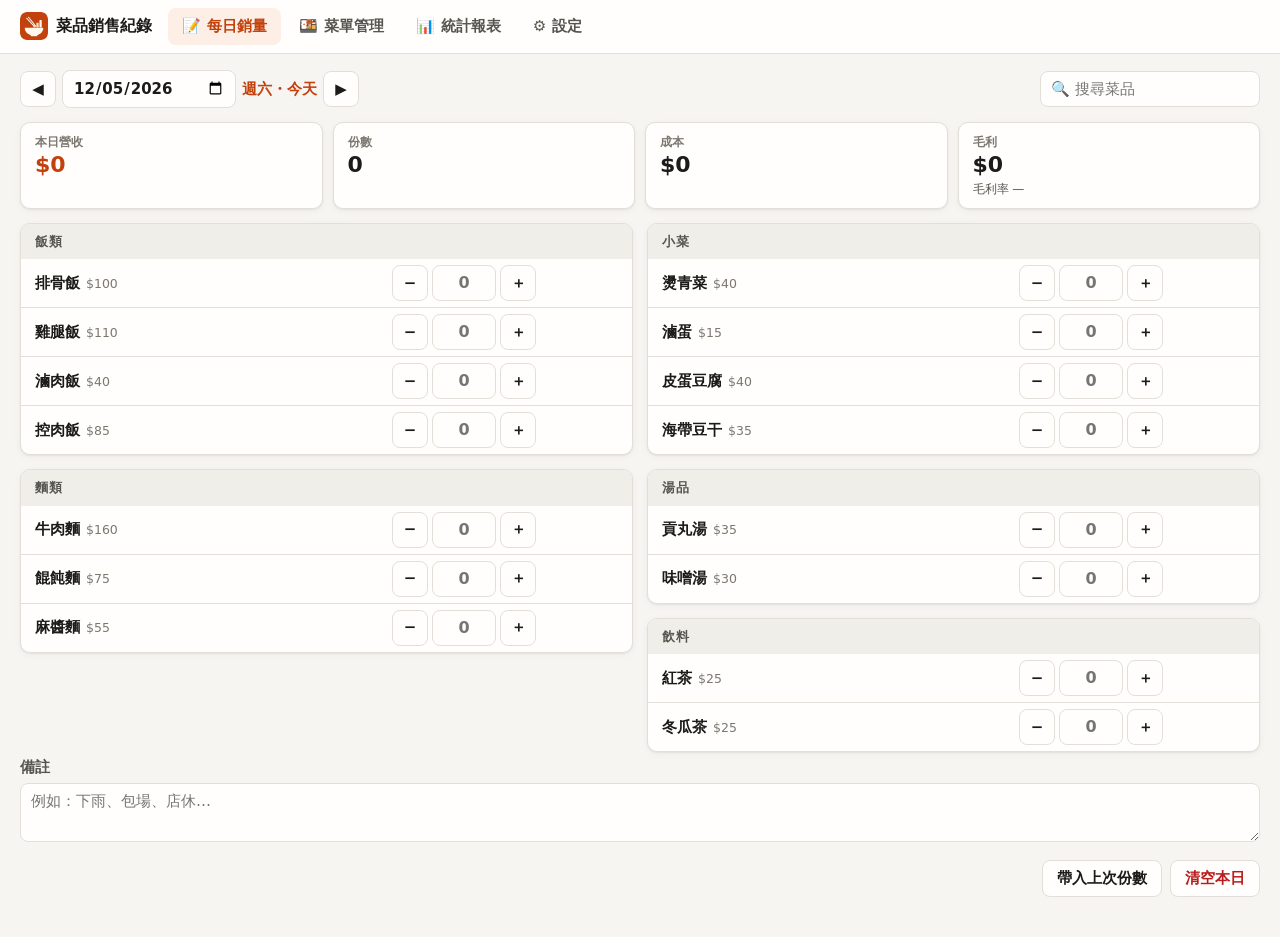
==== web/index.html @ 80222405 "菜品銷售紀錄系統 v1.0.0：每日銷量、菜單管理、統計報表、Excel 匯出（PWA + 桌面版） Co-Authored-By: Claude Opus 5.5 <noreply@anthropi" ====
<!doctype html>
<html lang="zh-Hant">
<head>
<meta charset="utf-8">
<meta name="viewport" content="width=device-width, initial-scale=1, viewport-fit=cover">
<meta name="theme-color" content="#c2410c">
<meta name="apple-mobile-web-app-capable" content="yes">
<meta name="apple-mobile-web-app-title" content="菜品銷售">
<title>菜品銷售紀錄系統</title>
<link rel="manifest" href="manifest.webmanifest">
<link rel="icon" href="icons/icon-192.png">
<link rel="apple-touch-icon" href="icons/apple-touch-icon.png">
<link rel="stylesheet" href="styles.css?v=1">
</head>
<body>
<header class="top">
  <div class="brand"><img src="icons/icon-192.png" alt=""><span id="shop">菜品銷售紀錄</span></div>
  <nav id="nav">
    <a href="#/day" data-v="day" title="Alt+1"><b>📝</b><span>每日銷量</span></a>
    <a href="#/menu" data-v="menu" title="Alt+2"><b>🍱</b><span>菜單管理</span></a>
    <a href="#/report" data-v="report" title="Alt+3"><b>📊</b><span>統計報表</span></a>
    <a href="#/settings" data-v="settings" title="Alt+4"><b>⚙️</b><span>設定</span></a>
  </nav>
  <span id="status" class="status"></span>
</header>
<main id="app"><p class="empty">載入中…</p></main>
<div id="tt" class="tt" hidden></div>
<div id="toast" class="toast" hidden></div>
<script src="xlsx.js?v=1"></script>
<script src="app.js?v=1"></script>
</body>
</html>
---- web/styles.css ----
:root {
  color-scheme: light;
  --bg: #f6f5f2;
  --surface: #fffefc;
  --surface-2: #f0eee9;
  --line: #e2dfd8;
  --text: #1c1b19;
  --text-2: #57554f;
  --muted: #7b7870;
  --brand: #c2410c;
  --brand-ink: #fff;
  --brand-soft: #fdeee6;
  --series: #2a78d6;
  --series-soft: #d6e6f8;
  --up: #15803d;
  --down: #b91c1c;
  --danger: #b91c1c;
  --has: #fff7ed;
  --shadow: 0 1px 2px rgba(0, 0, 0, .06), 0 2px 8px rgba(0, 0, 0, .04);
  --r: 10px;
}
@media (prefers-color-scheme: dark) {
  :root:not([data-theme="light"]) {
    color-scheme: dark;
    --bg: #131312;
    --surface: #1c1c1a;
    --surface-2: #262623;
    --line: #34332f;
    --text: #f0efec;
    --text-2: #c3c2b7;
    --muted: #9a988f;
    --brand: #f97316;
    --brand-ink: #1a0d04;
    --brand-soft: #3a2316;
    --series: #3987e5;
    --series-soft: #20344d;
    --up: #4ade80;
    --down: #f87171;
    --danger: #f87171;
    --has: #2a2017;
    --shadow: none;
  }
}
:root[data-theme="dark"] { color-scheme: dark; }

* { box-sizing: border-box; }
html { -webkit-text-size-adjust: 100%; }
body {
  margin: 0; background: var(--bg); color: var(--text);
  font: 15px/1.5 system-ui, -apple-system, "Segoe UI", "Microsoft JhengHei", "PingFang TC", "Noto Sans TC", sans-serif;
  font-variant-numeric: tabular-nums;
}
[hidden] { display: none !important; }
h2, h3 { margin: 0; }
h2 { font-size: 20px; }
h3 { font-size: 15px; }
code { font-size: 12px; word-break: break-all; background: var(--surface-2); padding: 1px 4px; border-radius: 4px; }
.muted { color: var(--muted); }
.center { text-align: center; }
.pad { padding: 0 16px; }
.sp { flex: 1; }
.empty { color: var(--muted); text-align: center; padding: 32px 12px; }
.hint { color: var(--muted); font-size: 13px; margin: 0 0 12px; }

/* ---- 頂列 ---- */
.top {
  position: sticky; top: 0; z-index: 20; display: flex; align-items: center; gap: 16px;
  padding: 8px 20px; padding-top: max(8px, env(safe-area-inset-top));
  background: var(--surface); border-bottom: 1px solid var(--line);
}
.brand { display: flex; align-items: center; gap: 8px; font-weight: 700; font-size: 16px; white-space: nowrap; min-width: 0; }
.brand img { width: 28px; height: 28px; border-radius: 7px; }
.brand span { overflow: hidden; text-overflow: ellipsis; }
#nav { display: flex; gap: 4px; }
#nav a {
  display: flex; align-items: center; gap: 6px; padding: 7px 14px; border-radius: 8px;
  color: var(--text-2); text-decoration: none; font-weight: 600; white-space: nowrap;
}
#nav a b { font-weight: 400; }
#nav a:hover { background: var(--surface-2); }
#nav a.on { background: var(--brand-soft); color: var(--brand); }
.status { margin-left: auto; font-size: 12px; color: var(--muted); white-space: nowrap; }
.status.bad { color: var(--danger); font-weight: 700; }

main { padding: 16px 20px 40px; max-width: 1280px; margin: 0 auto; }
.page-head { display: flex; align-items: center; gap: 12px; flex-wrap: wrap; margin-bottom: 14px; }

/* ---- 按鈕與輸入 ---- */
.btn {
  display: inline-flex; align-items: center; justify-content: center; gap: 4px;
  min-height: 36px; padding: 6px 14px; border-radius: 8px; border: 1px solid var(--line);
  background: var(--surface); color: var(--text); font: inherit; font-weight: 600; cursor: pointer; user-select: none;
}
.btn:hover:not(:disabled) { border-color: var(--muted); }
.btn:disabled { opacity: .45; cursor: default; }
.btn.primary { background: var(--brand); border-color: var(--brand); color: var(--brand-ink); }
.btn.danger { color: var(--danger); }
.btn.icon { padding: 0; width: 36px; }
.btn.sm { min-height: 28px; width: 28px; font-size: 11px; }
input, textarea, select {
  font: inherit; color: var(--text); background: var(--surface); border: 1px solid var(--line);
  border-radius: 8px; padding: 6px 10px; min-height: 36px; min-width: 0;
}
input:focus, textarea:focus { outline: 2px solid var(--brand); outline-offset: -1px; border-color: transparent; }
input.warn { border-color: var(--danger); }
input[type=checkbox] { min-height: 0; width: 18px; height: 18px; accent-color: var(--brand); }
textarea { width: 100%; resize: vertical; }
.chk { display: inline-flex; align-items: center; gap: 6px; font-size: 13px; color: var(--text-2); cursor: pointer; }

.seg { display: inline-flex; flex-wrap: wrap; gap: 2px; background: var(--surface-2); padding: 3px; border-radius: 9px; }
.seg button {
  font: inherit; font-size: 13px; font-weight: 600; border: 0; background: transparent; color: var(--text-2);
  padding: 5px 11px; border-radius: 7px; cursor: pointer; white-space: nowrap;
}
.seg button.on { background: var(--surface); color: var(--brand); box-shadow: var(--shadow); }
.seg.sm button { padding: 3px 9px; font-size: 12px; }

/* ---- KPI ---- */
.kpis { display: grid; grid-template-columns: repeat(auto-fit, minmax(150px, 1fr)); gap: 10px; margin-bottom: 14px; }
.kpi { background: var(--surface); border: 1px solid var(--line); border-radius: var(--r); padding: 10px 14px; box-shadow: var(--shadow); }
.kpi .l { font-size: 12px; color: var(--muted); font-weight: 600; }
.kpi .v { font-size: 22px; font-weight: 700; line-height: 1.3; }
.kpi.main .v { color: var(--brand); }
.kpi .s { font-size: 12px; color: var(--text-2); }
.dl { font-weight: 700; }
.dl.up { color: var(--up); }
.dl.down { color: var(--down); }

/* ---- 每日銷量 ---- */
.datebar { display: flex; align-items: center; gap: 6px; flex-wrap: wrap; }
.datebar input[type=date] { font-weight: 700; }
.wd { font-weight: 700; color: var(--text-2); min-width: 4.5em; text-align: center; }
.wd.we { color: var(--brand); }
.search { margin-left: auto; width: 220px; }
.day-groups { columns: 2 420px; column-gap: 14px; }
.group {
  break-inside: avoid; background: var(--surface); border: 1px solid var(--line); border-radius: var(--r);
  margin-bottom: 14px; overflow: hidden; box-shadow: var(--shadow);
}
.group h3 { padding: 8px 14px; background: var(--surface-2); color: var(--text-2); font-size: 13px; letter-spacing: .05em; }
.row { display: grid; grid-template-columns: 1fr auto 76px; align-items: center; gap: 10px; padding: 6px 10px 6px 14px; border-top: 1px solid var(--line); }
.group h3 + .row { border-top: 0; }
.row.has { background: var(--has); }
.row .nm { font-weight: 600; min-width: 0; overflow-wrap: anywhere; }
.row .nm small { font-weight: 400; margin-left: 6px; }
.row .pr { color: var(--muted); }
.tag { font-size: 11px; color: var(--muted); border: 1px solid var(--line); border-radius: 4px; padding: 0 4px; margin-left: 6px; }
.qty { display: flex; align-items: center; gap: 4px; }
.qty input { width: 64px; text-align: center; font-weight: 700; font-size: 16px; padding: 4px; }
.qty input::-webkit-inner-spin-button { display: none; }
.qty input { -moz-appearance: textfield; }
.row .sub { text-align: right; font-weight: 600; color: var(--text-2); }
.note { display: block; font-weight: 600; color: var(--text-2); margin: 4px 0 12px; }
.note textarea { margin-top: 4px; font-weight: 400; }
.day-tools { display: flex; gap: 8px; flex-wrap: wrap; justify-content: flex-end; }

/* ---- 表格 ---- */
.tbl-wrap { overflow-x: auto; background: var(--surface); border: 1px solid var(--line); border-radius: var(--r); box-shadow: var(--shadow); }
.card .tbl-wrap { border: 0; border-radius: 0; box-shadow: none; }
table { width: 100%; border-collapse: collapse; }
th, td { padding: 7px 10px; text-align: left; border-bottom: 1px solid var(--line); white-space: nowrap; }
th { font-size: 12px; color: var(--muted); font-weight: 700; background: var(--surface-2); position: sticky; top: 0; }
tbody tr:last-child td { border-bottom: 0; }
tfoot td { font-weight: 700; border-top: 2px solid var(--line); border-bottom: 0; }
.r { text-align: right; }
.c { text-align: center; }
th.sortable { cursor: pointer; user-select: none; }
th.sortable:hover, th.sortable.on { color: var(--brand); }

.menu-table td { padding: 5px 8px; }
.menu-table input:not([type=checkbox]) { width: 100%; }
.menu-table .f-name { min-width: 160px; }
.menu-table .f-cat { width: 130px; }
.menu-table .f-price input, .menu-table .f-cost input { width: 90px; text-align: right; }
.menu-table label span { display: none; }
.menu-table .mv { white-space: nowrap; width: 70px; }
.menu-table .mv .btn { margin-right: 2px; }
.menu-table tr.off td { color: var(--muted); }
.menu-table tr.off input:not([type=checkbox]) { opacity: .6; }

.rank tr.zero td { color: var(--muted); }
.rank .share { width: 22%; min-width: 140px; }
.rank .share small { color: var(--text-2); margin-left: 6px; }
.track { display: inline-block; vertical-align: middle; width: calc(100% - 52px); height: 10px; background: var(--surface-2); border-radius: 0 4px 4px 0; overflow: hidden; }
.track i { display: block; height: 100%; background: var(--series); border-radius: 0 4px 4px 0; }

/* ---- 報表 ---- */
.filters { display: flex; flex-wrap: wrap; gap: 10px; align-items: center; margin-bottom: 14px; }
.range { display: flex; align-items: center; gap: 6px; flex-wrap: wrap; }
.range .muted { font-size: 13px; }
.card { background: var(--surface); border: 1px solid var(--line); border-radius: var(--r); margin-bottom: 14px; box-shadow: var(--shadow); padding-bottom: 12px; overflow: hidden; }
.card:has(.tbl-wrap) { padding-bottom: 0; }
.card-head { display: flex; align-items: center; gap: 10px; flex-wrap: wrap; padding: 12px 16px 8px; }
.card.form { padding: 14px 16px; }
.card.form label { display: grid; gap: 4px; font-weight: 600; color: var(--text-2); max-width: 420px; }
.two { display: grid; grid-template-columns: 1fr 1fr; gap: 14px; }
.chart { padding: 0 12px; min-height: 200px; }
.chart svg { display: block; overflow: visible; }
.chart .grid { stroke: var(--line); stroke-width: 1; }
.chart .axis { stroke: var(--muted); stroke-width: 1; }
.chart .yl { fill: var(--muted); font-size: 11px; text-anchor: end; }
.chart .xl { fill: var(--muted); font-size: 11px; text-anchor: middle; }
.chart .bar { fill: var(--series); }
.chart .bar.hl { fill: var(--brand); }
.chart .hit { fill: transparent; cursor: crosshair; }
.hbars { padding: 0 16px; display: grid; gap: 8px; }
.hb { display: grid; grid-template-columns: 5.5em 1fr 8.5em; align-items: center; gap: 10px; font-size: 14px; }
.hb .hl { font-weight: 600; overflow: hidden; text-overflow: ellipsis; white-space: nowrap; }
.hb .track { width: 100%; height: 14px; }
.hb .hv { text-align: right; font-weight: 600; white-space: nowrap; }
.hb .hv small { color: var(--muted); font-weight: 400; margin-left: 6px; display: inline-block; min-width: 3.6em; }
.btns { display: flex; gap: 8px; flex-wrap: wrap; }

.tt {
  position: fixed; z-index: 50; pointer-events: none; background: var(--text); color: var(--bg);
  padding: 7px 10px; border-radius: 8px; font-size: 13px; line-height: 1.5; max-width: 260px; box-shadow: 0 4px 16px rgba(0, 0, 0, .2);
}
.toast {
  position: fixed; z-index: 60; left: 50%; bottom: 24px; transform: translateX(-50%); max-width: calc(100vw - 32px);
  background: var(--text); color: var(--bg); padding: 10px 16px; border-radius: 10px; font-weight: 600; box-shadow: 0 4px 16px rgba(0, 0, 0, .25);
}

/* ---- 手機 ---- */
@media screen and (max-width: 860px) {
  .two { grid-template-columns: 1fr; }
}
@media screen and (max-width: 719px) {
  body { font-size: 15px; }
  .top { padding: 8px 16px; padding-top: max(8px, env(safe-area-inset-top)); }
  #nav {
    position: fixed; left: 0; right: 0; bottom: 0; z-index: 30; background: var(--surface); border-top: 1px solid var(--line);
    padding: 4px 4px max(4px, env(safe-area-inset-bottom)); justify-content: space-around; gap: 0;
  }
  #nav a { flex-direction: column; gap: 0; padding: 4px 6px; font-size: 11px; flex: 1; }
  #nav a b { font-size: 20px; line-height: 1.2; }
  main { padding: 12px 16px calc(84px + env(safe-area-inset-bottom)); }
  .toast { bottom: calc(80px + env(safe-area-inset-bottom)); }
  .page-head h2 { font-size: 18px; }
  .search { width: 100%; margin-left: 0; }
  .datebar { width: 100%; }
  .datebar input[type=date] { flex: 1; }
  .kpis { grid-template-columns: 1fr 1fr; gap: 8px; }
  .kpi .v { font-size: 19px; }
  .row { grid-template-columns: 1fr auto; padding: 6px 10px 6px 12px; }
  .row .sub { grid-column: 1; grid-row: 2; text-align: left; font-size: 13px; margin-top: -6px; }
  .row .sub:empty { display: none; }
  .row .qty { grid-row: 1 / span 2; grid-column: 2; }
  .btn.icon { width: 40px; min-height: 40px; font-size: 18px; }

  /* 菜單表格 → 卡片 */
  .menu-table thead { display: none; }
  .menu-table, .menu-table tbody { display: block; }
  .menu-table tr { display: grid; grid-template-columns: 1fr 1fr auto; gap: 6px 8px; padding: 10px 12px; border-bottom: 1px solid var(--line); }
  .menu-table td { display: block; padding: 0; border: 0; white-space: normal; }
  .menu-table .f-name { grid-column: 1 / 3; min-width: 0; }
  .menu-table .f-name input { font-weight: 700; }
  .menu-table .f-del { grid-column: 3; grid-row: 1; }
  .menu-table .f-cat { grid-column: 1 / 3; width: auto; }
  .menu-table .mv { grid-column: 3; grid-row: 2 / span 2; width: auto; display: flex; flex-direction: column; gap: 4px; }
  .menu-table .f-price, .menu-table .f-cost { text-align: left; }
  .menu-table label { display: flex; align-items: center; gap: 6px; }
  .menu-table label span { display: inline; font-size: 12px; color: var(--muted); white-space: nowrap; }
  .menu-table .f-price input, .menu-table .f-cost input { width: 100%; text-align: left; }
  .menu-table .f-gp, .menu-table .f-gr { text-align: left; font-size: 13px; color: var(--text-2); }
  .menu-table .f-gp::before { content: "毛利 "; color: var(--muted); }
  .menu-table .f-gr::before { content: "毛利率 "; color: var(--muted); }
  .menu-table .f-off { grid-column: 1 / 3; text-align: left; }

  .seg.presets { display: grid; grid-template-columns: repeat(4, 1fr); width: 100%; }
  .range { width: 100%; }
  .range input { flex: 1; }
  .hb { grid-template-columns: 4.5em 1fr auto; font-size: 13px; }
  .rank .share { display: none; }
  th, td { padding: 6px 8px; }
}
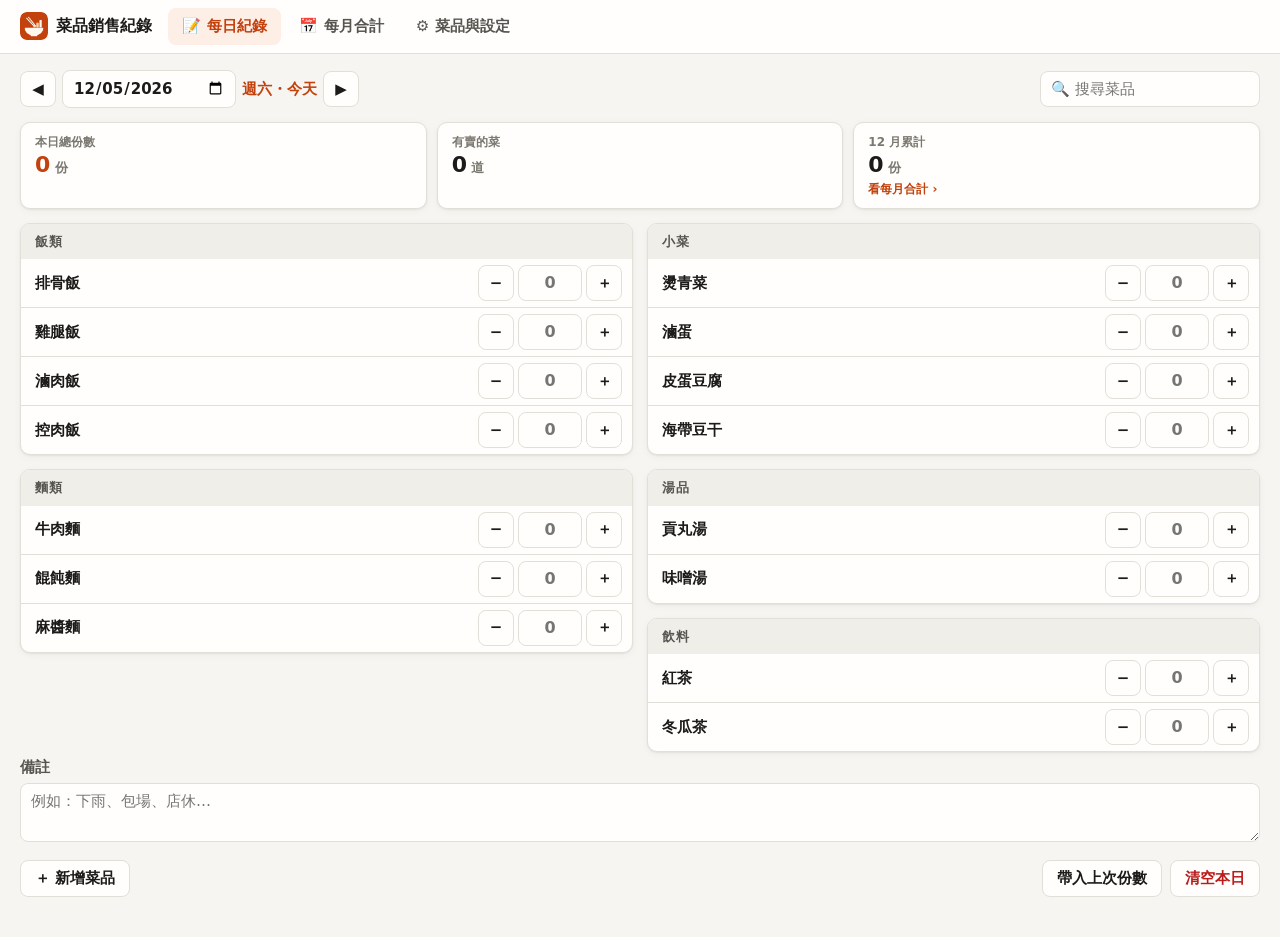
==== commit 042c1cee: "v2.0.0：簡化成只記每天份數（每日紀錄、每月合計＋Excel、菜品清單）；資料格式與雲端後端不變 Co-Authored-By: Claude Opus 5.5 <noreply@anthropi" ====
--- a/web/index.html
+++ b/web/index.html
@@ -6,27 +6,27 @@
 <meta name="theme-color" content="#c2410c">
 <meta name="apple-mobile-web-app-capable" content="yes">
 <meta name="apple-mobile-web-app-title" content="菜品銷售">
-<title>菜品銷售紀錄系統</title>
+<title>菜品銷售紀錄</title>
 <link rel="manifest" href="manifest.webmanifest">
 <link rel="icon" href="icons/icon-192.png">
 <link rel="apple-touch-icon" href="icons/apple-touch-icon.png">
-<link rel="stylesheet" href="styles.css?v=1">
+<link rel="stylesheet" href="styles.css?v=3">
 </head>
 <body>
 <header class="top">
   <div class="brand"><img src="icons/icon-192.png" alt=""><span id="shop">菜品銷售紀錄</span></div>
   <nav id="nav">
-    <a href="#/day" data-v="day" title="Alt+1"><b>📝</b><span>每日銷量</span></a>
-    <a href="#/menu" data-v="menu" title="Alt+2"><b>🍱</b><span>菜單管理</span></a>
-    <a href="#/report" data-v="report" title="Alt+3"><b>📊</b><span>統計報表</span></a>
-    <a href="#/settings" data-v="settings" title="Alt+4"><b>⚙️</b><span>設定</span></a>
+    <a href="#/day" data-v="day" title="Alt+1"><b>📝</b><span>每日紀錄</span></a>
+    <a href="#/month" data-v="month" title="Alt+2"><b>📅</b><span>每月合計</span></a>
+    <a href="#/settings" data-v="settings" title="Alt+3"><b>⚙️</b><span>菜品與設定</span></a>
   </nav>
   <span id="status" class="status"></span>
+  <a id="cloudst" class="cloudst" href="#/settings" hidden></a>
 </header>
 <main id="app"><p class="empty">載入中…</p></main>
-<div id="tt" class="tt" hidden></div>
 <div id="toast" class="toast" hidden></div>
-<script src="xlsx.js?v=1"></script>
-<script src="app.js?v=1"></script>
+<script src="config.js?v=3"></script>
+<script src="xlsx.js?v=3"></script>
+<script src="app.js?v=3"></script>
 </body>
 </html>
--- a/web/styles.css
+++ b/web/styles.css
@@ -81,6 +81,17 @@
 #nav a.on { background: var(--brand-soft); color: var(--brand); }
 .status { margin-left: auto; font-size: 12px; color: var(--muted); white-space: nowrap; }
 .status.bad { color: var(--danger); font-weight: 700; }
+.cloudst { font-size: 12px; font-weight: 600; color: var(--muted); text-decoration: none; white-space: nowrap; padding: 3px 8px; border-radius: 999px; background: var(--surface-2); }
+.cloudst.ok { color: var(--up); }
+.cloudst.bad { color: var(--danger); }
+.cloudform { display: grid; grid-template-columns: minmax(0, 2fr) minmax(0, 1fr) auto; gap: 10px; align-items: end; }
+.cloudform label { display: grid; gap: 4px; font-weight: 600; color: var(--text-2); font-size: 13px; }
+.card p.pad { margin: 0 0 12px; }
+.modal { position: fixed; inset: 0; z-index: 70; background: rgba(0, 0, 0, .45); display: grid; place-items: center; padding: 16px; }
+.dlg { background: var(--surface); color: var(--text); border-radius: 14px; padding: 20px; max-width: 440px; width: 100%; box-shadow: 0 10px 40px rgba(0, 0, 0, .3); }
+.dlg p { margin: 0 0 16px; line-height: 1.6; }
+.dlg .btns { flex-direction: column; }
+.dlg .btns .btn { width: 100%; min-height: 42px; }
 
 main { padding: 16px 20px 40px; max-width: 1280px; margin: 0 auto; }
 .page-head { display: flex; align-items: center; gap: 12px; flex-wrap: wrap; margin-bottom: 14px; }
@@ -138,18 +149,16 @@
   margin-bottom: 14px; overflow: hidden; box-shadow: var(--shadow);
 }
 .group h3 { padding: 8px 14px; background: var(--surface-2); color: var(--text-2); font-size: 13px; letter-spacing: .05em; }
-.row { display: grid; grid-template-columns: 1fr auto 76px; align-items: center; gap: 10px; padding: 6px 10px 6px 14px; border-top: 1px solid var(--line); }
+.row { display: grid; grid-template-columns: 1fr auto; align-items: center; gap: 10px; padding: 6px 10px 6px 14px; border-top: 1px solid var(--line); }
 .group h3 + .row { border-top: 0; }
 .row.has { background: var(--has); }
 .row .nm { font-weight: 600; min-width: 0; overflow-wrap: anywhere; }
 .row .nm small { font-weight: 400; margin-left: 6px; }
-.row .pr { color: var(--muted); }
 .tag { font-size: 11px; color: var(--muted); border: 1px solid var(--line); border-radius: 4px; padding: 0 4px; margin-left: 6px; }
 .qty { display: flex; align-items: center; gap: 4px; }
 .qty input { width: 64px; text-align: center; font-weight: 700; font-size: 16px; padding: 4px; }
 .qty input::-webkit-inner-spin-button { display: none; }
 .qty input { -moz-appearance: textfield; }
-.row .sub { text-align: right; font-weight: 600; color: var(--text-2); }
 .note { display: block; font-weight: 600; color: var(--text-2); margin: 4px 0 12px; }
 .note textarea { margin-top: 4px; font-weight: 400; }
 .day-tools { display: flex; gap: 8px; flex-wrap: wrap; justify-content: flex-end; }
@@ -167,64 +176,76 @@
 th.sortable { cursor: pointer; user-select: none; }
 th.sortable:hover, th.sortable.on { color: var(--brand); }
 
-.menu-table td { padding: 5px 8px; }
-.menu-table input:not([type=checkbox]) { width: 100%; }
-.menu-table .f-name { min-width: 160px; }
-.menu-table .f-cat { width: 130px; }
-.menu-table .f-price input, .menu-table .f-cost input { width: 90px; text-align: right; }
-.menu-table label span { display: none; }
-.menu-table .mv { white-space: nowrap; width: 70px; }
-.menu-table .mv .btn { margin-right: 2px; }
-.menu-table tr.off td { color: var(--muted); }
-.menu-table tr.off input:not([type=checkbox]) { opacity: .6; }
-
-.rank tr.zero td { color: var(--muted); }
 .rank .share { width: 22%; min-width: 140px; }
 .rank .share small { color: var(--text-2); margin-left: 6px; }
 .track { display: inline-block; vertical-align: middle; width: calc(100% - 52px); height: 10px; background: var(--surface-2); border-radius: 0 4px 4px 0; overflow: hidden; }
 .track i { display: block; height: 100%; background: var(--series); border-radius: 0 4px 4px 0; }
 
-/* ---- 報表 ---- */
-.filters { display: flex; flex-wrap: wrap; gap: 10px; align-items: center; margin-bottom: 14px; }
-.range { display: flex; align-items: center; gap: 6px; flex-wrap: wrap; }
-.range .muted { font-size: 13px; }
 .card { background: var(--surface); border: 1px solid var(--line); border-radius: var(--r); margin-bottom: 14px; box-shadow: var(--shadow); padding-bottom: 12px; overflow: hidden; }
 .card:has(.tbl-wrap) { padding-bottom: 0; }
 .card-head { display: flex; align-items: center; gap: 10px; flex-wrap: wrap; padding: 12px 16px 8px; }
 .card.form { padding: 14px 16px; }
 .card.form label { display: grid; gap: 4px; font-weight: 600; color: var(--text-2); max-width: 420px; }
-.two { display: grid; grid-template-columns: 1fr 1fr; gap: 14px; }
-.chart { padding: 0 12px; min-height: 200px; }
-.chart svg { display: block; overflow: visible; }
-.chart .grid { stroke: var(--line); stroke-width: 1; }
-.chart .axis { stroke: var(--muted); stroke-width: 1; }
-.chart .yl { fill: var(--muted); font-size: 11px; text-anchor: end; }
-.chart .xl { fill: var(--muted); font-size: 11px; text-anchor: middle; }
-.chart .bar { fill: var(--series); }
-.chart .bar.hl { fill: var(--brand); }
-.chart .hit { fill: transparent; cursor: crosshair; }
-.hbars { padding: 0 16px; display: grid; gap: 8px; }
-.hb { display: grid; grid-template-columns: 5.5em 1fr 8.5em; align-items: center; gap: 10px; font-size: 14px; }
-.hb .hl { font-weight: 600; overflow: hidden; text-overflow: ellipsis; white-space: nowrap; }
-.hb .track { width: 100%; height: 14px; }
-.hb .hv { text-align: right; font-weight: 600; white-space: nowrap; }
-.hb .hv small { color: var(--muted); font-weight: 400; margin-left: 6px; display: inline-block; min-width: 3.6em; }
 .btns { display: flex; gap: 8px; flex-wrap: wrap; }
 
-.tt {
-  position: fixed; z-index: 50; pointer-events: none; background: var(--text); color: var(--bg);
-  padding: 7px 10px; border-radius: 8px; font-size: 13px; line-height: 1.5; max-width: 260px; box-shadow: 0 4px 16px rgba(0, 0, 0, .2);
-}
 .toast {
   position: fixed; z-index: 60; left: 50%; bottom: 24px; transform: translateX(-50%); max-width: calc(100vw - 32px);
   background: var(--text); color: var(--bg); padding: 10px 16px; border-radius: 10px; font-weight: 600; box-shadow: 0 4px 16px rgba(0, 0, 0, .25);
 }
 
+/* ---- 新增：每日、月曆、菜品清單 ---- */
+.sm { font-size: 12px; }
+td.b { font-weight: 700; }
+.kpi .v small { font-size: 13px; font-weight: 600; color: var(--muted); }
+.kpi .s a { color: var(--brand); text-decoration: none; font-weight: 600; }
+.kpis.k3 { grid-template-columns: repeat(3, minmax(0, 1fr)); }
+.group h3 { display: flex; align-items: center; }
+.group h3 .gq { margin-left: auto; color: var(--brand); letter-spacing: 0; }
+.day-tools .sp { flex: 1; }
+.datebar input[type=month] { font-weight: 700; }
+
+.cal { padding: 0 12px 2px; }
+.cal-h, .cal-g { display: grid; grid-template-columns: repeat(7, minmax(0, 1fr)); gap: 6px; }
+.cal-h span { text-align: center; font-size: 12px; font-weight: 700; color: var(--muted); padding-bottom: 4px; }
+.cal-h span.we { color: var(--brand); }
+.cd {
+  position: relative; display: flex; flex-direction: column; justify-content: space-between; min-height: 66px; padding: 6px 8px;
+  border: 1px solid var(--line); border-radius: 8px; background: var(--surface); color: var(--text); text-decoration: none;
+}
+.cd.blank { border: 0; background: transparent; }
+.cd b { font-size: 13px; color: var(--text-2); }
+.cd.we b { color: var(--brand); }
+.cd span { font-size: 17px; font-weight: 700; text-align: right; white-space: nowrap; }
+.cd span small { font-size: 11px; font-weight: 600; color: var(--muted); }
+.cd span.z { color: var(--line); font-weight: 400; }
+.cd.fut { opacity: .55; }
+.cd.has { border-color: transparent; }
+.cd.l1 { background: color-mix(in srgb, var(--brand) 9%, var(--surface)); }
+.cd.l2 { background: color-mix(in srgb, var(--brand) 17%, var(--surface)); }
+.cd.l3 { background: color-mix(in srgb, var(--brand) 26%, var(--surface)); }
+.cd.l4 { background: color-mix(in srgb, var(--brand) 36%, var(--surface)); }
+.cd.today { outline: 2px solid var(--brand); outline-offset: -2px; }
+.cd:hover { border-color: var(--muted); }
+.cd .nt { position: absolute; top: 5px; right: 7px; font-style: normal; font-size: 12px; color: var(--muted); }
+
+.dlist { list-style: none; margin: 0; padding: 0; border-top: 1px solid var(--line); }
+.dlist li { display: grid; grid-template-columns: auto minmax(0, 2fr) minmax(0, 1fr) auto auto; gap: 8px; align-items: center; padding: 6px 16px; border-bottom: 1px solid var(--line); }
+.dlist li:last-child { border-bottom: 0; }
+.dlist li.off input:not([type=checkbox]) { opacity: .55; }
+.dlist li.flash { animation: flash 1.6s ease-out; }
+@keyframes flash { from { background: var(--brand-soft); } to { background: transparent; } }
+.dlist .mv { display: flex; gap: 2px; }
+.dlist .f-name { font-weight: 600; }
+.card .hint.pad { margin-bottom: 10px; }
+.dlg h3 { font-size: 17px; margin-bottom: 12px; }
+.fl { display: grid; gap: 4px; font-weight: 600; color: var(--text-2); margin-bottom: 12px; font-size: 13px; }
+.fl input { font-size: 16px; }
+.dlg .btns.row2 { flex-direction: row; }
+.dlg .btns.row2 .btn { flex: 1; width: auto; }
+
 /* ---- 手機 ---- */
-@media screen and (max-width: 860px) {
-  .two { grid-template-columns: 1fr; }
-}
 @media screen and (max-width: 719px) {
+  .rank .share { min-width: 96px; width: 30%; }
   body { font-size: 15px; }
   .top { padding: 8px 16px; padding-top: max(8px, env(safe-area-inset-top)); }
   #nav {
@@ -237,39 +258,34 @@
   .toast { bottom: calc(80px + env(safe-area-inset-bottom)); }
   .page-head h2 { font-size: 18px; }
   .search { width: 100%; margin-left: 0; }
+  .cloudform { grid-template-columns: 1fr; }
+  .status { display: none; }
+  .cloudst { margin-left: auto; }
   .datebar { width: 100%; }
   .datebar input[type=date] { flex: 1; }
   .kpis { grid-template-columns: 1fr 1fr; gap: 8px; }
   .kpi .v { font-size: 19px; }
   .row { grid-template-columns: 1fr auto; padding: 6px 10px 6px 12px; }
-  .row .sub { grid-column: 1; grid-row: 2; text-align: left; font-size: 13px; margin-top: -6px; }
-  .row .sub:empty { display: none; }
-  .row .qty { grid-row: 1 / span 2; grid-column: 2; }
   .btn.icon { width: 40px; min-height: 40px; font-size: 18px; }
-
-  /* 菜單表格 → 卡片 */
-  .menu-table thead { display: none; }
-  .menu-table, .menu-table tbody { display: block; }
-  .menu-table tr { display: grid; grid-template-columns: 1fr 1fr auto; gap: 6px 8px; padding: 10px 12px; border-bottom: 1px solid var(--line); }
-  .menu-table td { display: block; padding: 0; border: 0; white-space: normal; }
-  .menu-table .f-name { grid-column: 1 / 3; min-width: 0; }
-  .menu-table .f-name input { font-weight: 700; }
-  .menu-table .f-del { grid-column: 3; grid-row: 1; }
-  .menu-table .f-cat { grid-column: 1 / 3; width: auto; }
-  .menu-table .mv { grid-column: 3; grid-row: 2 / span 2; width: auto; display: flex; flex-direction: column; gap: 4px; }
-  .menu-table .f-price, .menu-table .f-cost { text-align: left; }
-  .menu-table label { display: flex; align-items: center; gap: 6px; }
-  .menu-table label span { display: inline; font-size: 12px; color: var(--muted); white-space: nowrap; }
-  .menu-table .f-price input, .menu-table .f-cost input { width: 100%; text-align: left; }
-  .menu-table .f-gp, .menu-table .f-gr { text-align: left; font-size: 13px; color: var(--text-2); }
-  .menu-table .f-gp::before { content: "毛利 "; color: var(--muted); }
-  .menu-table .f-gr::before { content: "毛利率 "; color: var(--muted); }
-  .menu-table .f-off { grid-column: 1 / 3; text-align: left; }
-
-  .seg.presets { display: grid; grid-template-columns: repeat(4, 1fr); width: 100%; }
-  .range { width: 100%; }
-  .range input { flex: 1; }
-  .hb { grid-template-columns: 4.5em 1fr auto; font-size: 13px; }
-  .rank .share { display: none; }
+  .kpis.k3 { grid-template-columns: repeat(3, minmax(0, 1fr)); }
+  .kpis.k3 .kpi { padding: 8px 10px; }
+  .kpis.k3 .kpi .v { font-size: 17px; }
+  .cal { padding: 0 8px 2px; }
+  .cal-h, .cal-g { gap: 3px; }
+  .cd { min-height: 52px; padding: 4px 5px; border-radius: 6px; }
+  .cd b { font-size: 12px; }
+  .cd span { font-size: 14px; }
+  .cd span small { display: none; }
+  .cd .nt { top: 3px; right: 4px; font-size: 10px; }
+  .dlist li { grid-template-columns: minmax(0, 3fr) minmax(0, 2fr) auto; gap: 6px 8px; padding: 10px 12px; }
+  .dlist .f-name { grid-column: 1; grid-row: 1; }
+  .dlist .f-cat { grid-column: 2; grid-row: 1; }
+  .dlist .f-del { grid-column: 3; grid-row: 1; }
+  .dlist .f-off { grid-column: 1; grid-row: 2; }
+  .dlist .mv { grid-column: 2 / 4; grid-row: 2; justify-self: end; gap: 6px; }
+  .dlist .btn.icon.sm { width: 34px; min-height: 30px; font-size: 12px; }
+  .day-tools .sp { display: none; }
+  .day-tools .btn { flex: 1 1 auto; }
+
   th, td { padding: 6px 8px; }
 }
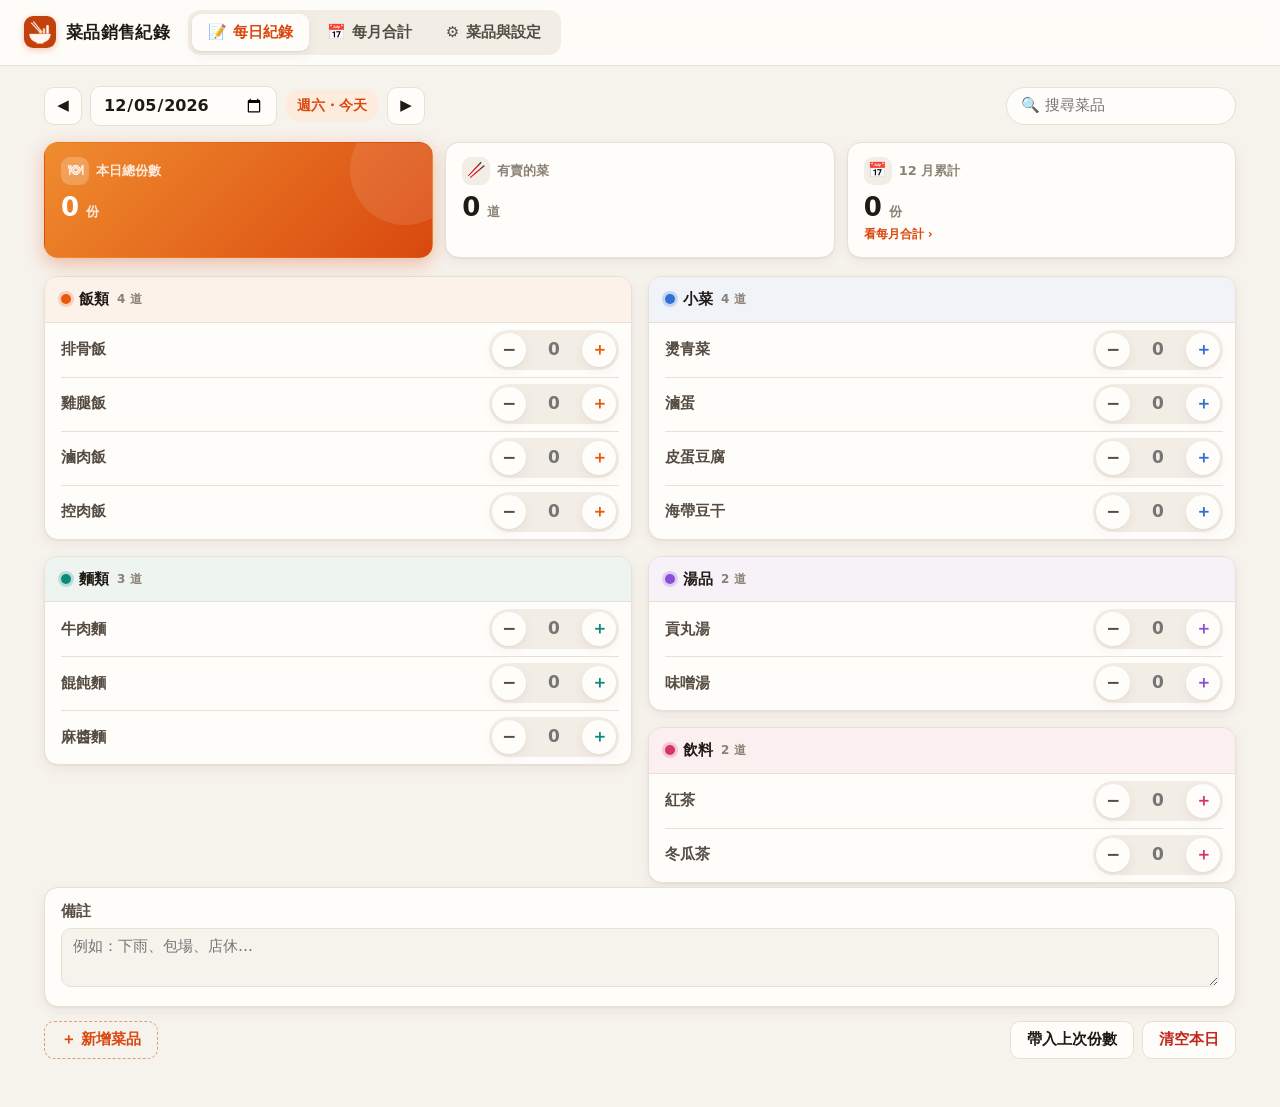
==== commit 6e3ddaa4: "v2.1.0：版面美化（分類顏色、KPI 圖示、月曆熱度、排行獎牌、手機底部導覽） Co-Authored-By: Claude Opus 5.5 <noreply@anthropic.com>" ====
--- a/web/index.html
+++ b/web/index.html
@@ -10,7 +10,7 @@
 <link rel="manifest" href="manifest.webmanifest">
 <link rel="icon" href="icons/icon-192.png">
 <link rel="apple-touch-icon" href="icons/apple-touch-icon.png">
-<link rel="stylesheet" href="styles.css?v=3">
+<link rel="stylesheet" href="styles.css?v=4">
 </head>
 <body>
 <header class="top">
@@ -25,8 +25,8 @@
 </header>
 <main id="app"><p class="empty">載入中…</p></main>
 <div id="toast" class="toast" hidden></div>
-<script src="config.js?v=3"></script>
-<script src="xlsx.js?v=3"></script>
-<script src="app.js?v=3"></script>
+<script src="config.js?v=4"></script>
+<script src="xlsx.js?v=4"></script>
+<script src="app.js?v=4"></script>
 </body>
 </html>
--- a/web/styles.css
+++ b/web/styles.css
@@ -1,47 +1,49 @@
+/* 菜品銷售紀錄 v2 — 版面 */
 :root {
   color-scheme: light;
-  --bg: #f6f5f2;
-  --surface: #fffefc;
-  --surface-2: #f0eee9;
-  --line: #e2dfd8;
-  --text: #1c1b19;
-  --text-2: #57554f;
-  --muted: #7b7870;
-  --brand: #c2410c;
+  --bg: #f6f2ec;
+  --surface: #fffdfa;
+  --surface-2: #f2ede5;
+  --line: #e7e0d5;
+  --text: #1f1a14;
+  --text-2: #554d43;
+  --muted: #8a8174;
+  --brand: #d9480f;
+  --brand-2: #f08c2e;
   --brand-ink: #fff;
-  --brand-soft: #fdeee6;
+  --brand-soft: #fdebdd;
   --series: #2a78d6;
   --series-soft: #d6e6f8;
   --up: #15803d;
   --down: #b91c1c;
-  --danger: #b91c1c;
-  --has: #fff7ed;
-  --shadow: 0 1px 2px rgba(0, 0, 0, .06), 0 2px 8px rgba(0, 0, 0, .04);
-  --r: 10px;
+  --danger: #c2261c;
+  --has: #fff6ec;
+  --shadow: 0 1px 2px rgba(60, 40, 20, .05), 0 4px 14px rgba(60, 40, 20, .06);
+  --shadow-lg: 0 8px 28px rgba(60, 40, 20, .14);
+  --r: 14px;
+  /* 分類顏色 */
+  --c1: #e8590c; --c2: #0c8a7a; --c3: #2f6fd6; --c4: #8a4fd8; --c5: #d6336c; --c6: #b7791f;
 }
 @media (prefers-color-scheme: dark) {
   :root:not([data-theme="light"]) {
     color-scheme: dark;
-    --bg: #131312;
-    --surface: #1c1c1a;
-    --surface-2: #262623;
-    --line: #34332f;
-    --text: #f0efec;
-    --text-2: #c3c2b7;
-    --muted: #9a988f;
-    --brand: #f97316;
-    --brand-ink: #1a0d04;
-    --brand-soft: #3a2316;
-    --series: #3987e5;
-    --series-soft: #20344d;
-    --up: #4ade80;
-    --down: #f87171;
-    --danger: #f87171;
-    --has: #2a2017;
-    --shadow: none;
+    --bg: #121110; --surface: #1c1a18; --surface-2: #26231f; --line: #34302b;
+    --text: #f2efea; --text-2: #c9c3b8; --muted: #9a9286;
+    --brand: #f97316; --brand-2: #fb923c; --brand-ink: #1a0d04; --brand-soft: #3a2316;
+    --series: #3987e5; --series-soft: #20344d; --up: #4ade80; --down: #f87171; --danger: #f87171; --has: #2a1f16;
+    --shadow: 0 1px 2px rgba(0, 0, 0, .3); --shadow-lg: 0 10px 30px rgba(0, 0, 0, .5);
+    --c1: #fb923c; --c2: #2dd4bf; --c3: #60a5fa; --c4: #c084fc; --c5: #f472b6; --c6: #fbbf24;
   }
 }
-:root[data-theme="dark"] { color-scheme: dark; }
+:root[data-theme="dark"] {
+  color-scheme: dark;
+  --bg: #121110; --surface: #1c1a18; --surface-2: #26231f; --line: #34302b;
+  --text: #f2efea; --text-2: #c9c3b8; --muted: #9a9286;
+  --brand: #f97316; --brand-2: #fb923c; --brand-ink: #1a0d04; --brand-soft: #3a2316;
+  --series: #3987e5; --series-soft: #20344d; --up: #4ade80; --down: #f87171; --danger: #f87171; --has: #2a1f16;
+  --shadow: 0 1px 2px rgba(0, 0, 0, .3); --shadow-lg: 0 10px 30px rgba(0, 0, 0, .5);
+  --c1: #fb923c; --c2: #2dd4bf; --c3: #60a5fa; --c4: #c084fc; --c5: #f472b6; --c6: #fbbf24;
+}
 
 * { box-sizing: border-box; }
 html { -webkit-text-size-adjust: 100%; }
@@ -49,243 +51,321 @@
   margin: 0; background: var(--bg); color: var(--text);
   font: 15px/1.5 system-ui, -apple-system, "Segoe UI", "Microsoft JhengHei", "PingFang TC", "Noto Sans TC", sans-serif;
   font-variant-numeric: tabular-nums;
+  -webkit-tap-highlight-color: transparent;
 }
 [hidden] { display: none !important; }
 h2, h3 { margin: 0; }
-h2 { font-size: 20px; }
+h2 { font-size: 22px; letter-spacing: .02em; }
 h3 { font-size: 15px; }
-code { font-size: 12px; word-break: break-all; background: var(--surface-2); padding: 1px 4px; border-radius: 4px; }
+code { font-size: 12px; word-break: break-all; background: var(--surface-2); padding: 1px 5px; border-radius: 5px; }
 .muted { color: var(--muted); }
 .center { text-align: center; }
-.pad { padding: 0 16px; }
+.pad { padding: 0 18px; }
 .sp { flex: 1; }
-.empty { color: var(--muted); text-align: center; padding: 32px 12px; }
+.empty { color: var(--muted); text-align: center; padding: 36px 12px; }
 .hint { color: var(--muted); font-size: 13px; margin: 0 0 12px; }
+.sm { font-size: 12px; }
+td.b, .b { font-weight: 700; }
 
 /* ---- 頂列 ---- */
 .top {
-  position: sticky; top: 0; z-index: 20; display: flex; align-items: center; gap: 16px;
-  padding: 8px 20px; padding-top: max(8px, env(safe-area-inset-top));
-  background: var(--surface); border-bottom: 1px solid var(--line);
-}
-.brand { display: flex; align-items: center; gap: 8px; font-weight: 700; font-size: 16px; white-space: nowrap; min-width: 0; }
-.brand img { width: 28px; height: 28px; border-radius: 7px; }
+  position: sticky; top: 0; z-index: 20; display: flex; align-items: center; gap: 18px;
+  padding: 10px 24px; padding-top: max(10px, env(safe-area-inset-top));
+  background: color-mix(in srgb, var(--surface) 88%, transparent);
+  -webkit-backdrop-filter: saturate(1.4) blur(12px); backdrop-filter: saturate(1.4) blur(12px);
+  border-bottom: 1px solid var(--line);
+}
+.brand { display: flex; align-items: center; gap: 10px; font-weight: 800; font-size: 17px; white-space: nowrap; min-width: 0; letter-spacing: .02em; }
+.brand img { width: 32px; height: 32px; border-radius: 9px; box-shadow: 0 2px 6px rgba(217, 72, 15, .3); }
 .brand span { overflow: hidden; text-overflow: ellipsis; }
-#nav { display: flex; gap: 4px; }
+#nav { display: flex; gap: 2px; background: var(--surface-2); padding: 4px; border-radius: 12px; }
 #nav a {
-  display: flex; align-items: center; gap: 6px; padding: 7px 14px; border-radius: 8px;
-  color: var(--text-2); text-decoration: none; font-weight: 600; white-space: nowrap;
+  display: flex; align-items: center; gap: 6px; padding: 7px 16px; border-radius: 9px;
+  color: var(--text-2); text-decoration: none; font-weight: 700; white-space: nowrap; transition: background .15s, color .15s;
 }
 #nav a b { font-weight: 400; }
-#nav a:hover { background: var(--surface-2); }
-#nav a.on { background: var(--brand-soft); color: var(--brand); }
+#nav a:hover { color: var(--text); }
+#nav a.on { background: var(--surface); color: var(--brand); box-shadow: var(--shadow); }
 .status { margin-left: auto; font-size: 12px; color: var(--muted); white-space: nowrap; }
 .status.bad { color: var(--danger); font-weight: 700; }
-.cloudst { font-size: 12px; font-weight: 600; color: var(--muted); text-decoration: none; white-space: nowrap; padding: 3px 8px; border-radius: 999px; background: var(--surface-2); }
-.cloudst.ok { color: var(--up); }
-.cloudst.bad { color: var(--danger); }
+.cloudst { font-size: 12px; font-weight: 700; color: var(--muted); text-decoration: none; white-space: nowrap; padding: 4px 10px; border-radius: 999px; background: var(--surface-2); }
+.cloudst.ok { color: var(--up); background: color-mix(in srgb, var(--up) 12%, transparent); }
+.cloudst.bad { color: var(--danger); background: color-mix(in srgb, var(--danger) 12%, transparent); }
 .cloudform { display: grid; grid-template-columns: minmax(0, 2fr) minmax(0, 1fr) auto; gap: 10px; align-items: end; }
 .cloudform label { display: grid; gap: 4px; font-weight: 600; color: var(--text-2); font-size: 13px; }
-.card p.pad { margin: 0 0 12px; }
-.modal { position: fixed; inset: 0; z-index: 70; background: rgba(0, 0, 0, .45); display: grid; place-items: center; padding: 16px; }
-.dlg { background: var(--surface); color: var(--text); border-radius: 14px; padding: 20px; max-width: 440px; width: 100%; box-shadow: 0 10px 40px rgba(0, 0, 0, .3); }
+.card p.pad { margin: 0 0 14px; line-height: 1.7; }
+.modal { position: fixed; inset: 0; z-index: 70; background: rgba(20, 12, 4, .5); display: grid; place-items: center; padding: 16px; -webkit-backdrop-filter: blur(3px); backdrop-filter: blur(3px); }
+.dlg { background: var(--surface); color: var(--text); border-radius: 18px; padding: 22px; max-width: 440px; width: 100%; box-shadow: var(--shadow-lg); animation: pop .18s ease-out; }
+@keyframes pop { from { transform: translateY(8px) scale(.98); opacity: 0; } }
 .dlg p { margin: 0 0 16px; line-height: 1.6; }
 .dlg .btns { flex-direction: column; }
-.dlg .btns .btn { width: 100%; min-height: 42px; }
-
-main { padding: 16px 20px 40px; max-width: 1280px; margin: 0 auto; }
-.page-head { display: flex; align-items: center; gap: 12px; flex-wrap: wrap; margin-bottom: 14px; }
+.dlg .btns .btn { width: 100%; min-height: 44px; }
+.dlg h3 { font-size: 18px; margin-bottom: 14px; }
+.fl { display: grid; gap: 5px; font-weight: 600; color: var(--text-2); margin-bottom: 12px; font-size: 13px; }
+.fl input { font-size: 16px; min-height: 42px; }
+.dlg .btns.row2 { flex-direction: row; }
+.dlg .btns.row2 .btn { flex: 1; width: auto; }
+
+main { padding: 20px 24px 48px; max-width: 1240px; margin: 0 auto; }
+.page-head { display: flex; align-items: center; gap: 12px; flex-wrap: wrap; margin-bottom: 16px; }
 
 /* ---- 按鈕與輸入 ---- */
 .btn {
-  display: inline-flex; align-items: center; justify-content: center; gap: 4px;
-  min-height: 36px; padding: 6px 14px; border-radius: 8px; border: 1px solid var(--line);
-  background: var(--surface); color: var(--text); font: inherit; font-weight: 600; cursor: pointer; user-select: none;
+  display: inline-flex; align-items: center; justify-content: center; gap: 5px;
+  min-height: 38px; padding: 6px 16px; border-radius: 10px; border: 1px solid var(--line);
+  background: var(--surface); color: var(--text); font: inherit; font-weight: 700; cursor: pointer; user-select: none;
+  transition: border-color .15s, background .15s, transform .08s, box-shadow .15s;
 }
 .btn:hover:not(:disabled) { border-color: var(--muted); }
+.btn:active:not(:disabled) { transform: scale(.97); }
 .btn:disabled { opacity: .45; cursor: default; }
-.btn.primary { background: var(--brand); border-color: var(--brand); color: var(--brand-ink); }
+.btn.primary { background: linear-gradient(135deg, var(--brand-2), var(--brand)); border-color: transparent; color: #fff; box-shadow: 0 3px 10px color-mix(in srgb, var(--brand) 30%, transparent); }
+.btn.primary:hover:not(:disabled) { border-color: transparent; filter: brightness(1.05); }
 .btn.danger { color: var(--danger); }
-.btn.icon { padding: 0; width: 36px; }
-.btn.sm { min-height: 28px; width: 28px; font-size: 11px; }
+.btn.danger:hover:not(:disabled) { border-color: var(--danger); background: color-mix(in srgb, var(--danger) 8%, var(--surface)); }
+.btn.icon { padding: 0; width: 38px; }
+.btn.sm { min-height: 28px; width: 28px; font-size: 11px; border-radius: 8px; }
 input, textarea, select {
   font: inherit; color: var(--text); background: var(--surface); border: 1px solid var(--line);
-  border-radius: 8px; padding: 6px 10px; min-height: 36px; min-width: 0;
-}
-input:focus, textarea:focus { outline: 2px solid var(--brand); outline-offset: -1px; border-color: transparent; }
+  border-radius: 10px; padding: 6px 11px; min-height: 38px; min-width: 0; transition: border-color .15s, box-shadow .15s;
+}
+input:hover, textarea:hover { border-color: color-mix(in srgb, var(--muted) 60%, var(--line)); }
+input:focus, textarea:focus { outline: none; border-color: var(--brand); box-shadow: 0 0 0 3px color-mix(in srgb, var(--brand) 18%, transparent); }
 input.warn { border-color: var(--danger); }
-input[type=checkbox] { min-height: 0; width: 18px; height: 18px; accent-color: var(--brand); }
+input[type=checkbox] { min-height: 0; width: 18px; height: 18px; accent-color: var(--brand); box-shadow: none; }
 textarea { width: 100%; resize: vertical; }
 .chk { display: inline-flex; align-items: center; gap: 6px; font-size: 13px; color: var(--text-2); cursor: pointer; }
 
-.seg { display: inline-flex; flex-wrap: wrap; gap: 2px; background: var(--surface-2); padding: 3px; border-radius: 9px; }
-.seg button {
-  font: inherit; font-size: 13px; font-weight: 600; border: 0; background: transparent; color: var(--text-2);
-  padding: 5px 11px; border-radius: 7px; cursor: pointer; white-space: nowrap;
-}
+.seg { display: inline-flex; flex-wrap: wrap; gap: 2px; background: var(--surface-2); padding: 3px; border-radius: 10px; }
+.seg button { font: inherit; font-size: 13px; font-weight: 600; border: 0; background: transparent; color: var(--text-2); padding: 5px 11px; border-radius: 8px; cursor: pointer; white-space: nowrap; }
 .seg button.on { background: var(--surface); color: var(--brand); box-shadow: var(--shadow); }
-.seg.sm button { padding: 3px 9px; font-size: 12px; }
+
+/* ---- 日期列（◀ 日期 ▶ 接成一顆） ---- */
+.datebar { display: flex; align-items: center; gap: 8px; flex-wrap: wrap; }
+.datebar > .btn.icon { border-radius: 10px; }
+.datebar input[type=date], .datebar input[type=month] { font-weight: 800; font-size: 16px; padding: 6px 12px; }
+.wd { font-weight: 800; color: var(--text-2); padding: 5px 12px; border-radius: 999px; background: var(--surface-2); white-space: nowrap; font-size: 14px; }
+.wd.we { color: var(--brand); background: var(--brand-soft); }
+.search { margin-left: auto; width: 230px; border-radius: 999px; padding-left: 14px; }
 
 /* ---- KPI ---- */
-.kpis { display: grid; grid-template-columns: repeat(auto-fit, minmax(150px, 1fr)); gap: 10px; margin-bottom: 14px; }
-.kpi { background: var(--surface); border: 1px solid var(--line); border-radius: var(--r); padding: 10px 14px; box-shadow: var(--shadow); }
-.kpi .l { font-size: 12px; color: var(--muted); font-weight: 600; }
-.kpi .v { font-size: 22px; font-weight: 700; line-height: 1.3; }
-.kpi.main .v { color: var(--brand); }
-.kpi .s { font-size: 12px; color: var(--text-2); }
+.kpis { display: grid; grid-template-columns: repeat(auto-fit, minmax(160px, 1fr)); gap: 12px; margin-bottom: 18px; }
+.kpis.k3 { grid-template-columns: repeat(3, minmax(0, 1fr)); }
+.kpi { position: relative; background: var(--surface); border: 1px solid var(--line); border-radius: var(--r); padding: 14px 16px; box-shadow: var(--shadow); min-width: 0; overflow: hidden; }
+.kpi .l { display: flex; align-items: center; gap: 7px; font-size: 13px; color: var(--muted); font-weight: 700; }
+.kpi .ki { font-style: normal; font-size: 15px; width: 28px; height: 28px; display: grid; place-items: center; border-radius: 9px; background: var(--surface-2); flex: none; }
+.kpi .v { font-size: 26px; font-weight: 800; line-height: 1.25; margin-top: 6px; overflow: hidden; text-overflow: ellipsis; white-space: nowrap; letter-spacing: .01em; }
+.kpi .v small { font-size: 13px; font-weight: 700; color: var(--muted); margin-left: 2px; }
+.kpi .s { font-size: 12px; color: var(--text-2); margin-top: 2px; }
+.kpi .s a { color: var(--brand); text-decoration: none; font-weight: 700; }
+.kpi.main { background: linear-gradient(135deg, var(--brand-2), var(--brand)); border-color: transparent; color: #fff; box-shadow: 0 6px 18px color-mix(in srgb, var(--brand) 32%, transparent); }
+.kpi.main .l, .kpi.main .v small { color: rgba(255, 255, 255, .85); }
+.kpi.main .ki { background: rgba(255, 255, 255, .22); }
+.kpi.main::after { content: ""; position: absolute; right: -28px; top: -28px; width: 110px; height: 110px; border-radius: 50%; background: rgba(255, 255, 255, .1); }
+.kpi.best .v { font-size: 22px; }
 .dl { font-weight: 700; }
 .dl.up { color: var(--up); }
 .dl.down { color: var(--down); }
 
-/* ---- 每日銷量 ---- */
-.datebar { display: flex; align-items: center; gap: 6px; flex-wrap: wrap; }
-.datebar input[type=date] { font-weight: 700; }
-.wd { font-weight: 700; color: var(--text-2); min-width: 4.5em; text-align: center; }
-.wd.we { color: var(--brand); }
-.search { margin-left: auto; width: 220px; }
-.day-groups { columns: 2 420px; column-gap: 14px; }
+/* ---- 每日紀錄 ---- */
+.day-groups { columns: 2 420px; column-gap: 16px; }
 .group {
+  --gc: var(--brand);
   break-inside: avoid; background: var(--surface); border: 1px solid var(--line); border-radius: var(--r);
-  margin-bottom: 14px; overflow: hidden; box-shadow: var(--shadow);
-}
-.group h3 { padding: 8px 14px; background: var(--surface-2); color: var(--text-2); font-size: 13px; letter-spacing: .05em; }
-.row { display: grid; grid-template-columns: 1fr auto; align-items: center; gap: 10px; padding: 6px 10px 6px 14px; border-top: 1px solid var(--line); }
-.group h3 + .row { border-top: 0; }
-.row.has { background: var(--has); }
-.row .nm { font-weight: 600; min-width: 0; overflow-wrap: anywhere; }
+  margin-bottom: 16px; overflow: hidden; box-shadow: var(--shadow);
+}
+.group h3 {
+  display: flex; align-items: center; gap: 8px; padding: 11px 16px; font-size: 15px; color: var(--text);
+  background: color-mix(in srgb, var(--gc) 7%, var(--surface)); border-bottom: 1px solid var(--line);
+}
+.group h3 .dot { width: 10px; height: 10px; border-radius: 50%; background: var(--gc); box-shadow: 0 0 0 3px color-mix(in srgb, var(--gc) 22%, transparent); flex: none; }
+.group h3 .gn { font-size: 12px; font-weight: 600; color: var(--muted); }
+.group h3 .gq { margin-left: auto; font-size: 13px; color: var(--gc); background: color-mix(in srgb, var(--gc) 13%, transparent); padding: 1px 10px; border-radius: 999px; }
+.group h3 .gq:empty { display: none; }
+.row { position: relative; display: grid; grid-template-columns: 1fr auto; align-items: center; gap: 10px; padding: 7px 12px 7px 16px; transition: background .15s; }
+.row + .row::before { content: ""; position: absolute; top: 0; left: 16px; right: 12px; border-top: 1px solid var(--line); }
+.row.has { background: color-mix(in srgb, var(--gc) 6%, var(--surface)); }
+.row.has::after { content: ""; position: absolute; left: 0; top: 6px; bottom: 6px; width: 3px; border-radius: 0 3px 3px 0; background: var(--gc); }
+.row .nm { font-weight: 700; min-width: 0; overflow-wrap: anywhere; }
+.row:not(.has) .nm { color: var(--text-2); font-weight: 600; }
 .row .nm small { font-weight: 400; margin-left: 6px; }
-.tag { font-size: 11px; color: var(--muted); border: 1px solid var(--line); border-radius: 4px; padding: 0 4px; margin-left: 6px; }
-.qty { display: flex; align-items: center; gap: 4px; }
-.qty input { width: 64px; text-align: center; font-weight: 700; font-size: 16px; padding: 4px; }
+.tag { font-size: 11px; color: var(--muted); border: 1px solid var(--line); border-radius: 5px; padding: 0 5px; margin-left: 6px; font-weight: 600; }
+/* 份數：－ 數字 ＋ 接成一顆膠囊 */
+.qty { display: flex; align-items: center; gap: 0; background: var(--surface-2); border-radius: 999px; padding: 3px; }
+.qty .btn.icon { width: 34px; min-height: 34px; border-radius: 50%; border: 0; background: var(--surface); box-shadow: var(--shadow); font-size: 17px; color: var(--text-2); }
+.qty .btn.icon[data-act=inc] { color: var(--gc); }
+.qty .btn.icon:hover { color: var(--brand); }
+.qty input { width: 56px; text-align: center; font-weight: 800; font-size: 17px; padding: 2px; border: 0; background: transparent; min-height: 34px; }
+.qty input:focus { box-shadow: none; color: var(--brand); }
+.row.has .qty { background: color-mix(in srgb, var(--gc) 13%, var(--surface)); }
 .qty input::-webkit-inner-spin-button { display: none; }
 .qty input { -moz-appearance: textfield; }
-.note { display: block; font-weight: 600; color: var(--text-2); margin: 4px 0 12px; }
-.note textarea { margin-top: 4px; font-weight: 400; }
+.note { display: block; font-weight: 700; color: var(--text-2); margin: 4px 0 14px; background: var(--surface); border: 1px solid var(--line); border-radius: var(--r); padding: 12px 16px; box-shadow: var(--shadow); }
+.note textarea { margin-top: 6px; font-weight: 400; background: var(--bg); }
 .day-tools { display: flex; gap: 8px; flex-wrap: wrap; justify-content: flex-end; }
-
-/* ---- 表格 ---- */
+.day-tools .sp { flex: 1; }
+.day-tools [data-act=add] { border-style: dashed; color: var(--brand); border-color: color-mix(in srgb, var(--brand) 45%, var(--line)); background: transparent; }
+
+/* ---- 卡片與表格 ---- */
+.card { background: var(--surface); border: 1px solid var(--line); border-radius: var(--r); margin-bottom: 16px; box-shadow: var(--shadow); padding-bottom: 14px; overflow: hidden; }
+.card:has(.tbl-wrap) { padding-bottom: 0; }
+.card-head { display: flex; align-items: center; gap: 10px; flex-wrap: wrap; padding: 14px 18px 10px; }
+.card-head h3 { font-size: 16px; }
+.card.form { padding: 16px 18px; }
+.card.form label { display: grid; gap: 6px; font-weight: 700; color: var(--text-2); max-width: 420px; }
+.card .hint.pad { margin-bottom: 12px; }
+.btns { display: flex; gap: 8px; flex-wrap: wrap; }
 .tbl-wrap { overflow-x: auto; background: var(--surface); border: 1px solid var(--line); border-radius: var(--r); box-shadow: var(--shadow); }
 .card .tbl-wrap { border: 0; border-radius: 0; box-shadow: none; }
 table { width: 100%; border-collapse: collapse; }
-th, td { padding: 7px 10px; text-align: left; border-bottom: 1px solid var(--line); white-space: nowrap; }
-th { font-size: 12px; color: var(--muted); font-weight: 700; background: var(--surface-2); position: sticky; top: 0; }
+th, td { padding: 9px 12px; text-align: left; border-bottom: 1px solid var(--line); white-space: nowrap; }
+th { font-size: 12px; color: var(--muted); font-weight: 700; background: var(--surface-2); position: sticky; top: 0; letter-spacing: .04em; }
+tbody tr { transition: background .12s; }
+tbody tr:hover { background: color-mix(in srgb, var(--brand) 4%, var(--surface)); }
 tbody tr:last-child td { border-bottom: 0; }
-tfoot td { font-weight: 700; border-top: 2px solid var(--line); border-bottom: 0; }
+tfoot td { font-weight: 800; border-top: 2px solid var(--line); border-bottom: 0; background: var(--surface-2); }
 .r { text-align: right; }
 .c { text-align: center; }
-th.sortable { cursor: pointer; user-select: none; }
-th.sortable:hover, th.sortable.on { color: var(--brand); }
-
-.rank .share { width: 22%; min-width: 140px; }
-.rank .share small { color: var(--text-2); margin-left: 6px; }
-.track { display: inline-block; vertical-align: middle; width: calc(100% - 52px); height: 10px; background: var(--surface-2); border-radius: 0 4px 4px 0; overflow: hidden; }
-.track i { display: block; height: 100%; background: var(--series); border-radius: 0 4px 4px 0; }
-
-.card { background: var(--surface); border: 1px solid var(--line); border-radius: var(--r); margin-bottom: 14px; box-shadow: var(--shadow); padding-bottom: 12px; overflow: hidden; }
-.card:has(.tbl-wrap) { padding-bottom: 0; }
-.card-head { display: flex; align-items: center; gap: 10px; flex-wrap: wrap; padding: 12px 16px 8px; }
-.card.form { padding: 14px 16px; }
-.card.form label { display: grid; gap: 4px; font-weight: 600; color: var(--text-2); max-width: 420px; }
-.btns { display: flex; gap: 8px; flex-wrap: wrap; }
-
-.toast {
-  position: fixed; z-index: 60; left: 50%; bottom: 24px; transform: translateX(-50%); max-width: calc(100vw - 32px);
-  background: var(--text); color: var(--bg); padding: 10px 16px; border-radius: 10px; font-weight: 600; box-shadow: 0 4px 16px rgba(0, 0, 0, .25);
-}
-
-/* ---- 新增：每日、月曆、菜品清單 ---- */
-.sm { font-size: 12px; }
-td.b { font-weight: 700; }
-.kpi .v small { font-size: 13px; font-weight: 600; color: var(--muted); }
-.kpi .s a { color: var(--brand); text-decoration: none; font-weight: 600; }
-.kpis.k3 { grid-template-columns: repeat(3, minmax(0, 1fr)); }
-.group h3 { display: flex; align-items: center; }
-.group h3 .gq { margin-left: auto; color: var(--brand); letter-spacing: 0; }
-.day-tools .sp { flex: 1; }
-.datebar input[type=month] { font-weight: 700; }
-
-.cal { padding: 0 12px 2px; }
-.cal-h, .cal-g { display: grid; grid-template-columns: repeat(7, minmax(0, 1fr)); gap: 6px; }
-.cal-h span { text-align: center; font-size: 12px; font-weight: 700; color: var(--muted); padding-bottom: 4px; }
+
+/* 排行 */
+.rk { display: inline-grid; place-items: center; min-width: 26px; height: 26px; border-radius: 50%; font-size: 12px; font-weight: 800; color: var(--muted); background: var(--surface-2); }
+.rk.r1 { background: linear-gradient(135deg, #fcd34d, #f59e0b); color: #5a3a00; }
+.rk.r2 { background: linear-gradient(135deg, #e5e7eb, #a8b0bc); color: #2f3640; }
+.rk.r3 { background: linear-gradient(135deg, #f3c18f, #c4773b); color: #4a2408; }
+.chip { display: inline-block; font-size: 12px; font-weight: 600; color: var(--text-2); background: var(--surface-2); padding: 1px 9px; border-radius: 999px; }
+.rank td.r.b { font-size: 16px; }
+.rank .share { width: 26%; min-width: 150px; }
+.rank .share small { color: var(--text-2); margin-left: 8px; font-weight: 600; }
+.track { display: inline-block; vertical-align: middle; width: calc(100% - 56px); height: 10px; background: var(--surface-2); border-radius: 999px; overflow: hidden; }
+.track i { display: block; height: 100%; background: linear-gradient(90deg, var(--brand-2), var(--brand)); border-radius: 999px; }
+
+/* ---- 月曆 ---- */
+.cal { padding: 0 14px 4px; }
+.cal-h, .cal-g { display: grid; grid-template-columns: repeat(7, minmax(0, 1fr)); gap: 7px; }
+.cal-h span { text-align: center; font-size: 12px; font-weight: 800; color: var(--muted); padding-bottom: 6px; letter-spacing: .1em; }
 .cal-h span.we { color: var(--brand); }
 .cd {
-  position: relative; display: flex; flex-direction: column; justify-content: space-between; min-height: 66px; padding: 6px 8px;
-  border: 1px solid var(--line); border-radius: 8px; background: var(--surface); color: var(--text); text-decoration: none;
+  position: relative; display: flex; flex-direction: column; justify-content: space-between; min-height: 72px; padding: 7px 9px;
+  border: 1px solid var(--line); border-radius: 12px; background: var(--surface); color: var(--text); text-decoration: none;
+  transition: transform .12s, box-shadow .12s, border-color .12s;
 }
 .cd.blank { border: 0; background: transparent; }
-.cd b { font-size: 13px; color: var(--text-2); }
+.cd b { font-size: 13px; font-weight: 700; color: var(--text-2); }
 .cd.we b { color: var(--brand); }
-.cd span { font-size: 17px; font-weight: 700; text-align: right; white-space: nowrap; }
+.cd span { font-size: 18px; font-weight: 800; text-align: right; white-space: nowrap; }
 .cd span small { font-size: 11px; font-weight: 600; color: var(--muted); }
 .cd span.z { color: var(--line); font-weight: 400; }
-.cd.fut { opacity: .55; }
+.cd.fut { opacity: .5; border-style: dashed; }
 .cd.has { border-color: transparent; }
-.cd.l1 { background: color-mix(in srgb, var(--brand) 9%, var(--surface)); }
-.cd.l2 { background: color-mix(in srgb, var(--brand) 17%, var(--surface)); }
-.cd.l3 { background: color-mix(in srgb, var(--brand) 26%, var(--surface)); }
-.cd.l4 { background: color-mix(in srgb, var(--brand) 36%, var(--surface)); }
-.cd.today { outline: 2px solid var(--brand); outline-offset: -2px; }
-.cd:hover { border-color: var(--muted); }
-.cd .nt { position: absolute; top: 5px; right: 7px; font-style: normal; font-size: 12px; color: var(--muted); }
-
+.cd.l1 { background: color-mix(in srgb, var(--brand) 10%, var(--surface)); }
+.cd.l2 { background: color-mix(in srgb, var(--brand) 20%, var(--surface)); }
+.cd.l3 { background: color-mix(in srgb, var(--brand) 32%, var(--surface)); }
+.cd.l4 { background: linear-gradient(135deg, var(--brand-2), var(--brand)); color: #fff; }
+.cd.l4 b, .cd.l4 span small, .cd.l4 .nt { color: rgba(255, 255, 255, .88); }
+.cd.today { box-shadow: 0 0 0 2px var(--surface), 0 0 0 4px var(--brand); }
+.cd.today b::after { content: "今天"; margin-left: 5px; font-size: 10px; font-weight: 800; color: #fff; background: var(--brand); padding: 0 5px; border-radius: 999px; vertical-align: 1px; }
+.cd.l4.today b::after { background: #fff; color: var(--brand); }
+a.cd:not(.blank):hover { transform: translateY(-2px); box-shadow: var(--shadow-lg); }
+.cd .nt { position: absolute; top: 6px; right: 8px; font-style: normal; font-size: 12px; color: var(--muted); }
+
+/* ---- 菜品清單 ---- */
 .dlist { list-style: none; margin: 0; padding: 0; border-top: 1px solid var(--line); }
-.dlist li { display: grid; grid-template-columns: auto minmax(0, 2fr) minmax(0, 1fr) auto auto; gap: 8px; align-items: center; padding: 6px 16px; border-bottom: 1px solid var(--line); }
+.dlist li { display: grid; grid-template-columns: auto minmax(0, 2fr) minmax(0, 1fr) auto auto; gap: 10px; align-items: center; padding: 8px 18px; border-bottom: 1px solid var(--line); transition: background .12s; }
+.dlist li:hover { background: color-mix(in srgb, var(--brand) 3%, var(--surface)); }
 .dlist li:last-child { border-bottom: 0; }
-.dlist li.off input:not([type=checkbox]) { opacity: .55; }
+.dlist li.off input:not([type=checkbox]) { opacity: .5; text-decoration: line-through; }
 .dlist li.flash { animation: flash 1.6s ease-out; }
 @keyframes flash { from { background: var(--brand-soft); } to { background: transparent; } }
-.dlist .mv { display: flex; gap: 2px; }
-.dlist .f-name { font-weight: 600; }
-.card .hint.pad { margin-bottom: 10px; }
-.dlg h3 { font-size: 17px; margin-bottom: 12px; }
-.fl { display: grid; gap: 4px; font-weight: 600; color: var(--text-2); margin-bottom: 12px; font-size: 13px; }
-.fl input { font-size: 16px; }
-.dlg .btns.row2 { flex-direction: row; }
-.dlg .btns.row2 .btn { flex: 1; width: auto; }
+.dlist .mv { display: flex; gap: 3px; }
+.dlist .mv .btn { color: var(--muted); }
+.dlist .f-name { font-weight: 700; }
+.dlist input:not([type=checkbox]) { background: transparent; border-color: transparent; }
+.dlist input:not([type=checkbox]):hover { border-color: var(--line); background: var(--surface); }
+.dlist input:not([type=checkbox]):focus { border-color: var(--brand); background: var(--surface); }
+.dlist .f-cat { color: var(--text-2); }
+
+.toast {
+  position: fixed; z-index: 60; left: 50%; bottom: 28px; transform: translateX(-50%); max-width: calc(100vw - 32px);
+  background: var(--text); color: var(--bg); padding: 11px 18px; border-radius: 999px; font-weight: 700; box-shadow: var(--shadow-lg);
+  animation: toastin .2s ease-out;
+}
+@keyframes toastin { from { opacity: 0; transform: translate(-50%, 8px); } }
+
+@media (prefers-reduced-motion: reduce) {
+  *, *::before, *::after { animation: none !important; transition: none !important; }
+}
 
 /* ---- 手機 ---- */
 @media screen and (max-width: 719px) {
-  .rank .share { min-width: 96px; width: 30%; }
   body { font-size: 15px; }
-  .top { padding: 8px 16px; padding-top: max(8px, env(safe-area-inset-top)); }
+  /* 頂列不能用 backdrop-filter：會讓底部導覽列（position: fixed）跟著頂列跑 */
+  .top { padding: 9px 16px; padding-top: max(9px, env(safe-area-inset-top)); background: var(--surface); -webkit-backdrop-filter: none; backdrop-filter: none; }
+  .brand { font-size: 16px; }
+  .brand img { width: 28px; height: 28px; border-radius: 8px; }
   #nav {
-    position: fixed; left: 0; right: 0; bottom: 0; z-index: 30; background: var(--surface); border-top: 1px solid var(--line);
-    padding: 4px 4px max(4px, env(safe-area-inset-bottom)); justify-content: space-around; gap: 0;
+    position: fixed; left: 0; right: 0; bottom: 0; z-index: 30; border-radius: 0;
+    background: color-mix(in srgb, var(--surface) 92%, transparent);
+    -webkit-backdrop-filter: saturate(1.4) blur(12px); backdrop-filter: saturate(1.4) blur(12px);
+    border-top: 1px solid var(--line); box-shadow: 0 -4px 16px rgba(0, 0, 0, .05);
+    padding: 6px 8px max(6px, env(safe-area-inset-bottom)); justify-content: space-around; gap: 4px;
   }
-  #nav a { flex-direction: column; gap: 0; padding: 4px 6px; font-size: 11px; flex: 1; }
-  #nav a b { font-size: 20px; line-height: 1.2; }
-  main { padding: 12px 16px calc(84px + env(safe-area-inset-bottom)); }
-  .toast { bottom: calc(80px + env(safe-area-inset-bottom)); }
-  .page-head h2 { font-size: 18px; }
+  #nav a { flex-direction: column; gap: 1px; padding: 4px 6px; font-size: 11px; flex: 1; border-radius: 12px; }
+  #nav a b { font-size: 20px; line-height: 1.25; }
+  #nav a.on { background: var(--brand-soft); box-shadow: none; }
+  main { padding: 14px 14px calc(92px + env(safe-area-inset-bottom)); }
+  .toast { bottom: calc(86px + env(safe-area-inset-bottom)); }
+  h2, .page-head h2 { font-size: 20px; }
   .search { width: 100%; margin-left: 0; }
   .cloudform { grid-template-columns: 1fr; }
   .status { display: none; }
   .cloudst { margin-left: auto; }
-  .datebar { width: 100%; }
-  .datebar input[type=date] { flex: 1; }
-  .kpis { grid-template-columns: 1fr 1fr; gap: 8px; }
-  .kpi .v { font-size: 19px; }
-  .row { grid-template-columns: 1fr auto; padding: 6px 10px 6px 12px; }
+  .datebar { width: 100%; gap: 6px; }
+  .datebar input[type=date], .datebar input[type=month] { flex: 1 1 140px; min-width: 140px; }
+  .wd { padding: 5px 9px; font-size: 13px; }
+}
+@media screen and (max-width: 360px) {
+  .datebar input[type=date], .datebar input[type=month] { font-size: 15px; padding: 6px 6px; }
+  .datebar > .btn.icon { width: 36px; }
+  .wd { padding: 4px 7px; }
+  .kpis.k3 .kpi .ki { display: none; }
+}
+@media screen and (max-width: 719px) {
+  .kpis { grid-template-columns: 1fr 1fr; gap: 10px; margin-bottom: 14px; }
+  .kpi { padding: 11px 12px; }
+  .kpi .v { font-size: 21px; }
+  .kpi.best .v { font-size: 18px; }
+  .kpis.k3 { grid-template-columns: repeat(3, minmax(0, 1fr)); gap: 8px; }
+  .kpis.k3 .kpi { padding: 10px; }
+  .kpis.k3 .kpi .l { font-size: 11px; gap: 5px; }
+  .kpis.k3 .kpi .ki { width: 22px; height: 22px; font-size: 12px; border-radius: 7px; }
+  .kpis.k3 .kpi .v { font-size: 19px; margin-top: 4px; }
+  .kpis.k3 .kpi .s { font-size: 11px; }
+  .row { padding: 7px 10px 7px 14px; }
+  .row + .row::before { left: 14px; right: 10px; }
   .btn.icon { width: 40px; min-height: 40px; font-size: 18px; }
-  .kpis.k3 { grid-template-columns: repeat(3, minmax(0, 1fr)); }
-  .kpis.k3 .kpi { padding: 8px 10px; }
-  .kpis.k3 .kpi .v { font-size: 17px; }
-  .cal { padding: 0 8px 2px; }
-  .cal-h, .cal-g { gap: 3px; }
-  .cd { min-height: 52px; padding: 4px 5px; border-radius: 6px; }
+  .qty .btn.icon { width: 38px; min-height: 38px; }
+  .qty input { width: 50px; }
+  .cal { padding: 0 8px 4px; }
+  .cal-h, .cal-g { gap: 4px; }
+  .cd { min-height: 54px; padding: 4px 5px; border-radius: 9px; }
   .cd b { font-size: 12px; }
   .cd span { font-size: 14px; }
   .cd span small { display: none; }
   .cd .nt { top: 3px; right: 4px; font-size: 10px; }
+  .cd.today b::after { display: none; }
+  .card-head { padding: 12px 14px 8px; }
+  .pad { padding: 0 14px; }
+  .card.form { padding: 14px; }
   .dlist li { grid-template-columns: minmax(0, 3fr) minmax(0, 2fr) auto; gap: 6px 8px; padding: 10px 12px; }
   .dlist .f-name { grid-column: 1; grid-row: 1; }
   .dlist .f-cat { grid-column: 2; grid-row: 1; }
   .dlist .f-del { grid-column: 3; grid-row: 1; }
-  .dlist .f-off { grid-column: 1; grid-row: 2; }
+  .dlist .f-off { grid-column: 1; grid-row: 2; padding-left: 10px; }
   .dlist .mv { grid-column: 2 / 4; grid-row: 2; justify-self: end; gap: 6px; }
   .dlist .btn.icon.sm { width: 34px; min-height: 30px; font-size: 12px; }
+  .dlist input:not([type=checkbox]) { border-color: var(--line); background: var(--surface); }
   .day-tools .sp { display: none; }
   .day-tools .btn { flex: 1 1 auto; }
-
-  th, td { padding: 6px 8px; }
-}
+  .rank .share { min-width: 100px; width: 30%; }
+  th, td { padding: 8px 9px; }
+}
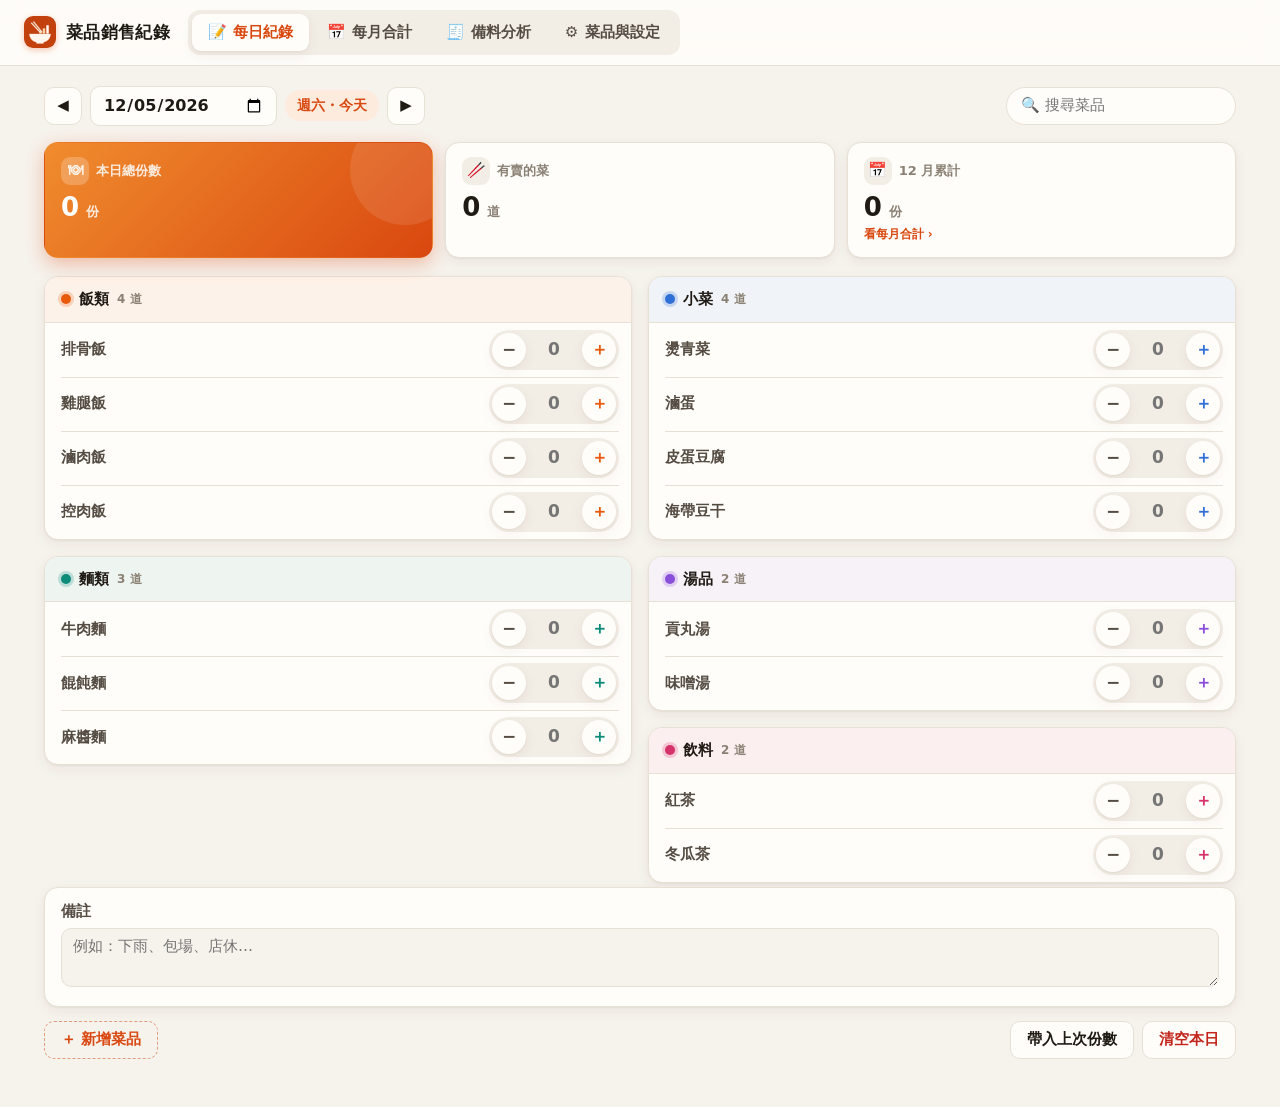
==== commit 2cafa512: "v2.2.0：備料分析頁（明日備料預估、星期分析）、月報 PDF、備料單 PDF Co-Authored-By: Claude Opus 5.5 <noreply@anthropic.com>" ====
--- a/web/index.html
+++ b/web/index.html
@@ -10,7 +10,7 @@
 <link rel="manifest" href="manifest.webmanifest">
 <link rel="icon" href="icons/icon-192.png">
 <link rel="apple-touch-icon" href="icons/apple-touch-icon.png">
-<link rel="stylesheet" href="styles.css?v=4">
+<link rel="stylesheet" href="styles.css?v=5">
 </head>
 <body>
 <header class="top">
@@ -18,15 +18,16 @@
   <nav id="nav">
     <a href="#/day" data-v="day" title="Alt+1"><b>📝</b><span>每日紀錄</span></a>
     <a href="#/month" data-v="month" title="Alt+2"><b>📅</b><span>每月合計</span></a>
-    <a href="#/settings" data-v="settings" title="Alt+3"><b>⚙️</b><span>菜品與設定</span></a>
+    <a href="#/plan" data-v="plan" title="Alt+3"><b>🧾</b><span>備料分析</span></a>
+    <a href="#/settings" data-v="settings" title="Alt+4"><b>⚙️</b><span>菜品與設定</span></a>
   </nav>
   <span id="status" class="status"></span>
   <a id="cloudst" class="cloudst" href="#/settings" hidden></a>
 </header>
 <main id="app"><p class="empty">載入中…</p></main>
 <div id="toast" class="toast" hidden></div>
-<script src="config.js?v=4"></script>
-<script src="xlsx.js?v=4"></script>
-<script src="app.js?v=4"></script>
+<script src="config.js?v=5"></script>
+<script src="xlsx.js?v=5"></script>
+<script src="app.js?v=5"></script>
 </body>
 </html>
--- a/web/styles.css
+++ b/web/styles.css
@@ -328,6 +328,7 @@
   .datebar > .btn.icon { width: 36px; }
   .wd { padding: 4px 7px; }
   .kpis.k3 .kpi .ki { display: none; }
+  .ctl .wd { display: none; }
 }
 @media screen and (max-width: 719px) {
   .kpis { grid-template-columns: 1fr 1fr; gap: 10px; margin-bottom: 14px; }
@@ -369,3 +370,93 @@
   .rank .share { min-width: 100px; width: 30%; }
   th, td { padding: 8px 9px; }
 }
+
+/* ---- 備料預估與星期分析 ---- */
+.ctl { display: flex; align-items: center; gap: 10px 18px; flex-wrap: wrap; margin-bottom: 12px; }
+.opt { display: flex; align-items: center; gap: 8px; font-size: 13px; font-weight: 700; color: var(--muted); }
+.hint.warn-t { color: var(--brand); }
+.card .kpis.pad { margin-bottom: 14px; }
+.fc .fg td { background: color-mix(in srgb, var(--gc) 8%, var(--surface)); font-weight: 800; font-size: 13px; padding-top: 8px; padding-bottom: 8px; }
+.fc .fg .dot { display: inline-block; width: 9px; height: 9px; border-radius: 50%; background: var(--gc); margin-right: 8px; vertical-align: 1px; }
+.fc .fg span { float: right; color: var(--gc); }
+.fc .fr td:first-child { padding-left: 28px; font-weight: 600; }
+.fc .fr.z td { color: var(--muted); }
+.fc .sug { display: inline-block; min-width: 46px; text-align: center; font-size: 16px; padding: 1px 10px; border-radius: 999px; background: var(--brand-soft); color: var(--brand); }
+.fc .fr.z .sug { background: transparent; color: var(--muted); }
+.insight { margin: 0 0 6px; font-size: 14px; }
+.insight b { color: var(--brand); }
+.wbars { display: grid; grid-template-columns: repeat(7, minmax(0, 1fr)); gap: 10px; align-items: end; margin: 6px 0 4px; }
+.wb { display: flex; flex-direction: column; align-items: center; gap: 4px; min-width: 0; }
+.wb .bv { font-size: 14px; font-weight: 800; }
+.wb .bt { width: 100%; max-width: 56px; height: 140px; display: flex; align-items: flex-end; background: var(--surface-2); border-radius: 10px; overflow: hidden; }
+.wb .bt i { display: block; width: 100%; border-radius: 10px 10px 0 0; background: color-mix(in srgb, var(--brand) 45%, var(--surface)); transition: height .3s; }
+.wb.hi .bt i { background: linear-gradient(180deg, var(--brand-2), var(--brand)); }
+.wb.hi .bv { color: var(--brand); }
+.wb b { font-size: 14px; color: var(--text-2); }
+.wb.we b { color: var(--brand); }
+.wb small { font-size: 11px; color: var(--muted); }
+.sm-h { font-size: 14px !important; }
+.wk th.we { color: var(--brand); }
+.wk td:not(:first-child), .wk th:not(:first-child) { min-width: 48px; }
+
+/* ---- PDF 版面（畫面外產生，固定白底） ---- */
+.pdf-render { position: fixed; left: -10000px; top: 0; width: 718px; background: #fff; color: #1f1a14; color-scheme: light; }
+.rp { width: 718px; padding: 4px 2px; font: 12px/1.45 "Microsoft JhengHei", "PingFang TC", "Noto Sans TC", system-ui, sans-serif; color: #1f1a14; background: #fff; }
+.rp-h { display: flex; justify-content: space-between; align-items: flex-end; border-bottom: 3px solid #d9480f; padding-bottom: 8px; margin-bottom: 12px; }
+.rp-shop { font-size: 12px; color: #8a8174; font-weight: 700; }
+.rp h1 { margin: 2px 0 0; font-size: 22px; }
+.rp-sub { text-align: right; font-size: 10.5px; color: #8a8174; }
+.rp-ks { display: grid; grid-template-columns: repeat(auto-fit, minmax(0, 1fr)); grid-auto-flow: column; gap: 8px; margin-bottom: 12px; }
+.rp-k { border: 1px solid #e7e0d5; border-radius: 8px; padding: 6px 10px; }
+.rp-k:first-child { background: #fdebdd; border-color: #f5c9a8; }
+.rp-k span { display: block; font-size: 10.5px; color: #8a8174; font-weight: 700; }
+.rp-k b { font-size: 17px; }
+.rp-row { display: grid; grid-template-columns: 1.7fr 1fr; gap: 10px; }
+.rp-box { border: 1px solid #e7e0d5; border-radius: 8px; padding: 8px 10px; margin-bottom: 10px; }
+.rp-box h2 { font-size: 13px; margin: 0 0 6px; color: #d9480f; }
+.rp-g { display: grid; grid-template-columns: repeat(7, 1fr); gap: 3px; }
+.rp-wh { text-align: center; font-size: 10px; font-weight: 800; color: #8a8174; }
+.rp-wh.we, .rp-d.we i { color: #d9480f; }
+.rp-d { position: relative; height: 38px; border: 1px solid #eee6da; border-radius: 5px; padding: 2px 4px; }
+.rp-d.blank { border: 0; }
+.rp-d i { font-style: normal; font-size: 9.5px; color: #554d43; font-weight: 700; }
+.rp-d b { position: absolute; right: 4px; bottom: 2px; font-size: 13px; }
+.rp-d em { position: absolute; right: 4px; top: 1px; font-style: normal; font-size: 9px; color: #8a8174; }
+.rp-wr { display: grid; grid-template-columns: 34px 1fr 34px; align-items: center; gap: 6px; margin: 5px 0; font-size: 11.5px; }
+.rp-wr.we span:first-child { color: #d9480f; font-weight: 700; }
+.rp-wr b { text-align: right; }
+.rp-wk p { margin: 8px 0 0; font-size: 11px; color: #554d43; }
+.rp-bar { display: inline-block; vertical-align: middle; width: 100%; height: 8px; background: #f2ede5; border-radius: 4px; overflow: hidden; }
+.rp-bar i { display: block; height: 100%; background: #f08c2e; border-radius: 4px; }
+.rp-t .rp-bar { width: 44px; margin-right: 5px; height: 7px; }
+.rp-cols { display: grid; grid-template-columns: 1fr 1fr; gap: 10px; }
+.rp-cols:has(> :only-child) { grid-template-columns: 1fr; }
+.rp-t { width: 100%; border-collapse: collapse; font-size: 11.5px; }
+.rp-t th { background: #f2ede5; color: #554d43; font-size: 10.5px; padding: 4px 6px; text-align: left; position: static; }
+.rp-t td { padding: 3.5px 6px; border-bottom: 1px solid #eee6da; white-space: nowrap; }
+.rp-t .r { text-align: right; }
+.rp-t .c { text-align: center; }
+.rp-t tfoot td { font-weight: 800; border-top: 2px solid #e7e0d5; background: #faf7f2; }
+.rp-n { margin: 0; padding-left: 16px; font-size: 11.5px; }
+.rp-n b { margin-right: 6px; }
+.rp-fc td { padding: 6px 7px; font-size: 13px; }
+.rp-fc .rp-cat td { background: #fdebdd; font-weight: 800; color: #b13d0c; padding: 4px 7px; }
+.rp-fc .rp-cat small { font-weight: 600; color: #8a8174; }
+.rp-fc .big { font-size: 16px; font-weight: 800; color: #d9480f; }
+.rp-fc .wr { width: 80px; border-left: 1px solid #eee6da; }
+.rp-sign { display: flex; gap: 60px; margin-top: 22px; font-size: 13px; font-weight: 700; }
+.rp-sign span { flex: 1; border-bottom: 1px solid #999; padding-bottom: 18px; }
+
+@media screen and (max-width: 719px) {
+  .ctl { gap: 10px; }
+  .opt { width: 100%; justify-content: space-between; }
+  .ctl .datebar { flex-wrap: nowrap; }
+  .ctl .datebar input[type=date] { min-width: 0; flex: 1 1 auto; font-size: 15px; padding: 6px 8px; }
+  .ctl .wd { padding: 4px 8px; font-size: 12px; }
+  .wbars { gap: 5px; }
+  .wb .bt { height: 110px; border-radius: 7px; }
+  .wb .bt i { border-radius: 7px 7px 0 0; }
+  .wb .bv { font-size: 12px; }
+  .fc .fr td:first-child { padding-left: 18px; }
+  #nav a { font-size: 10.5px; padding: 4px 2px; }
+}
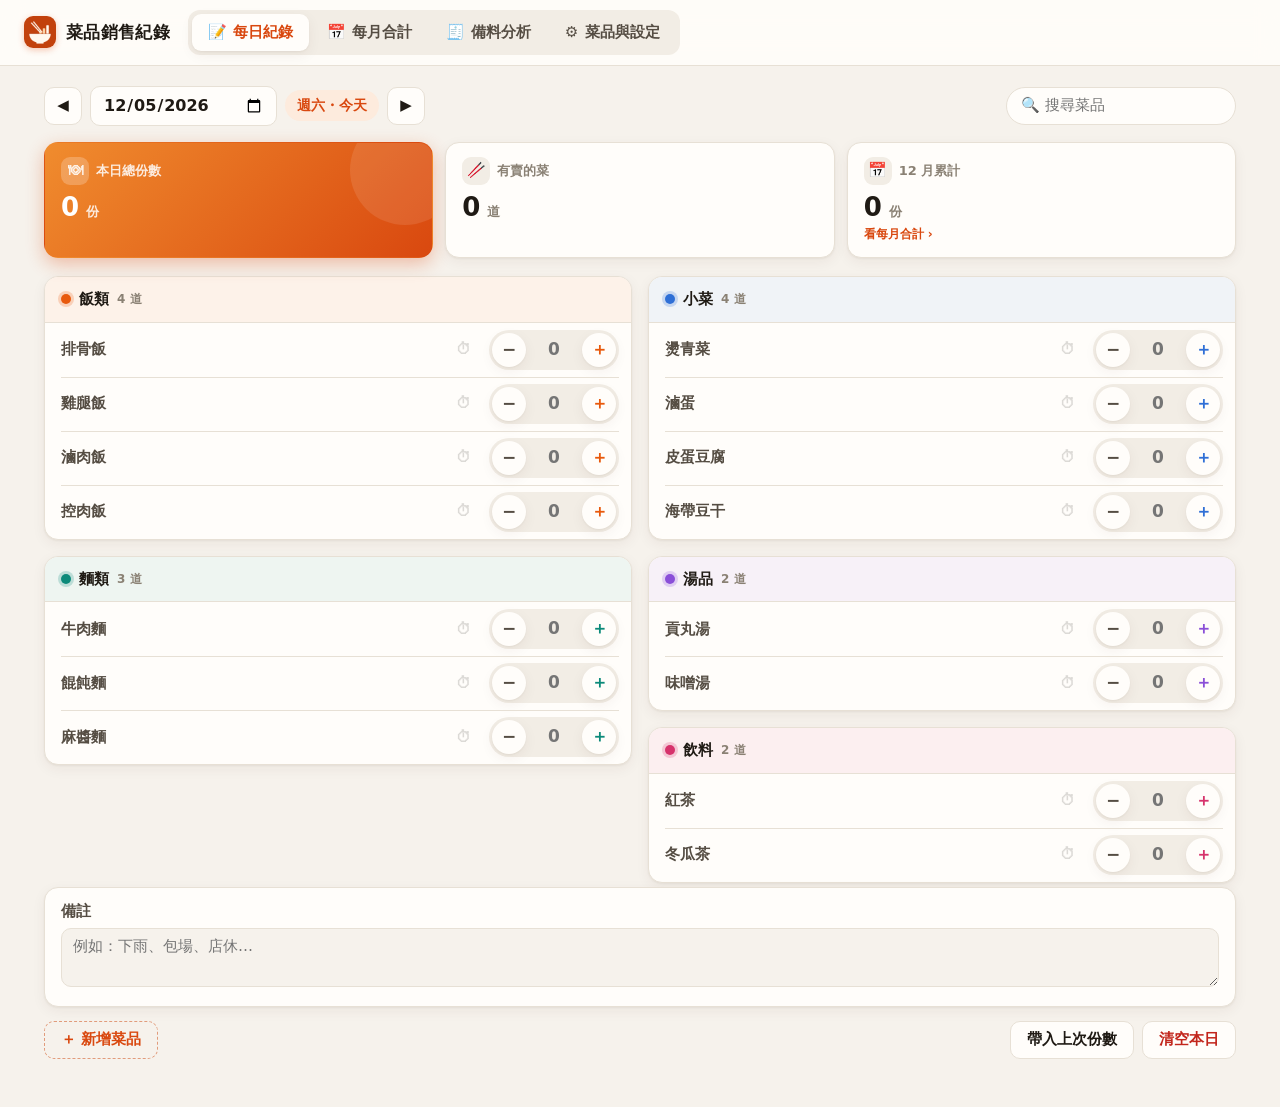
==== commit affb1897: "v2.3.0：售完時間（預估自動加量）、每月同期比較、鎖定過去日期與輸入者紀錄；雲端後端加售完時間、輸入者欄位與設定同步 Co-Authored-By: Claude Opus 5.5 <norepl" ====
--- a/web/index.html
+++ b/web/index.html
@@ -10,7 +10,7 @@
 <link rel="manifest" href="manifest.webmanifest">
 <link rel="icon" href="icons/icon-192.png">
 <link rel="apple-touch-icon" href="icons/apple-touch-icon.png">
-<link rel="stylesheet" href="styles.css?v=5">
+<link rel="stylesheet" href="styles.css?v=6">
 </head>
 <body>
 <header class="top">
@@ -26,8 +26,8 @@
 </header>
 <main id="app"><p class="empty">載入中…</p></main>
 <div id="toast" class="toast" hidden></div>
-<script src="config.js?v=5"></script>
-<script src="xlsx.js?v=5"></script>
-<script src="app.js?v=5"></script>
+<script src="config.js?v=6"></script>
+<script src="xlsx.js?v=6"></script>
+<script src="app.js?v=6"></script>
 </body>
 </html>
--- a/web/styles.css
+++ b/web/styles.css
@@ -460,3 +460,34 @@
   .fc .fr td:first-child { padding-left: 18px; }
   #nav a { font-size: 10.5px; padding: 4px 2px; }
 }
+
+/* ---- v2.3：賣完時間、鎖定、修改紀錄、同期比較 ---- */
+.row { grid-template-columns: minmax(0, 1fr) auto auto; }
+.row .so { display: inline-block; margin-left: 8px; font-size: 11px; font-weight: 800; color: #fff; background: var(--danger); padding: 0 7px; border-radius: 999px; vertical-align: 1px; }
+.row .so[hidden] { display: none; }
+.sob { width: 32px !important; min-height: 32px !important; border-radius: 50% !important; border-color: transparent; background: transparent; font-size: 15px !important; opacity: .45; padding: 0; }
+.sob:hover:not(:disabled) { opacity: 1; background: var(--surface-2); border-color: transparent; }
+.sob.on { opacity: 1; background: color-mix(in srgb, var(--danger) 14%, transparent); }
+.sob:disabled { opacity: .15; }
+.day-groups.ro .qty { opacity: .55; }
+.lockbar { display: flex; align-items: center; gap: 10px; flex-wrap: wrap; justify-content: space-between; margin-bottom: 14px; padding: 10px 14px; border-radius: var(--r); background: color-mix(in srgb, var(--c3) 10%, var(--surface)); border: 1px solid color-mix(in srgb, var(--c3) 30%, var(--line)); font-weight: 700; color: var(--text-2); }
+.daylog { margin-top: 16px; padding: 0; }
+.daylog summary { cursor: pointer; padding: 12px 18px; font-weight: 800; list-style-position: inside; }
+.daylog ul { list-style: none; margin: 0; padding: 0 0 6px; border-top: 1px solid var(--line); }
+.daylog li { display: grid; grid-template-columns: 90px minmax(0, 1fr) minmax(0, 1.4fr) auto; gap: 10px; padding: 7px 18px; border-bottom: 1px solid var(--line); font-size: 14px; }
+.daylog li:last-child { border-bottom: 0; }
+.daylog time { color: var(--muted); font-variant-numeric: tabular-nums; }
+.tag.sot { color: var(--danger); border-color: color-mix(in srgb, var(--danger) 40%, var(--line)); }
+.dl.new { color: var(--c3); }
+.kpi.main .dl { color: #fff; background: rgba(255, 255, 255, .22); padding: 0 6px; border-radius: 999px; }
+.seg-l { font-size: 12px; font-weight: 700; color: var(--muted); padding: 5px 4px 5px 8px; }
+.chip.on { color: var(--c3); background: color-mix(in srgb, var(--c3) 12%, transparent); }
+.rp-so { margin-left: 6px; font-size: 10px; color: #c2261c; border: 1px solid #f0b6b0; border-radius: 4px; padding: 0 3px; }
+@media screen and (max-width: 719px) {
+  .row { gap: 6px; }
+  .sob { width: 30px !important; min-height: 30px !important; }
+  .daylog li { grid-template-columns: 76px minmax(0, 1fr) auto; padding: 7px 14px; }
+  .daylog li span:not(.r) { grid-column: 2 / 4; grid-row: 2; color: var(--muted); font-size: 13px; }
+  .daylog li .r { grid-column: 3; grid-row: 1; }
+  .lockbar .btn { width: 100%; }
+}
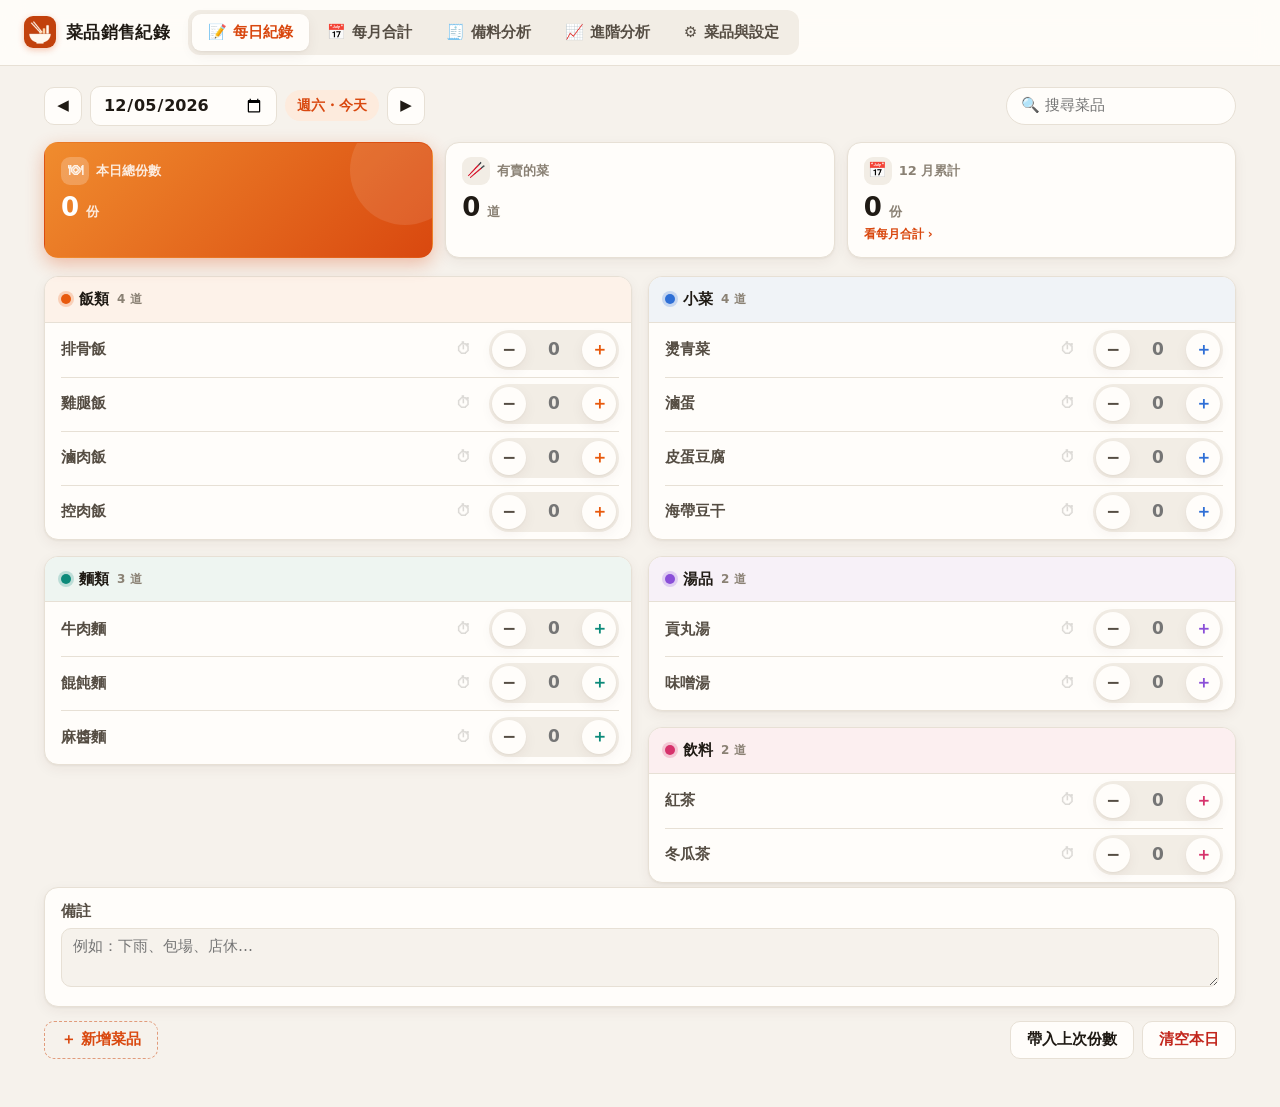
==== commit 927d26ae: "v2.4.0：進階分析頁（預估準確度與自動修正、ABC、趨勢警示、售完損失、新菜追蹤、互相排擠、年度走勢）、分析報告 PDF Co-Authored-By: Claude Opus 5.5 <nore" ====
--- a/web/index.html
+++ b/web/index.html
@@ -10,7 +10,7 @@
 <link rel="manifest" href="manifest.webmanifest">
 <link rel="icon" href="icons/icon-192.png">
 <link rel="apple-touch-icon" href="icons/apple-touch-icon.png">
-<link rel="stylesheet" href="styles.css?v=6">
+<link rel="stylesheet" href="styles.css?v=7">
 </head>
 <body>
 <header class="top">
@@ -19,15 +19,16 @@
     <a href="#/day" data-v="day" title="Alt+1"><b>📝</b><span>每日紀錄</span></a>
     <a href="#/month" data-v="month" title="Alt+2"><b>📅</b><span>每月合計</span></a>
     <a href="#/plan" data-v="plan" title="Alt+3"><b>🧾</b><span>備料分析</span></a>
-    <a href="#/settings" data-v="settings" title="Alt+4"><b>⚙️</b><span>菜品與設定</span></a>
+    <a href="#/insight" data-v="insight" title="Alt+4"><b>📈</b><span>進階分析</span></a>
+    <a href="#/settings" data-v="settings" title="Alt+5"><b>⚙️</b><span>菜品與設定</span></a>
   </nav>
   <span id="status" class="status"></span>
   <a id="cloudst" class="cloudst" href="#/settings" hidden></a>
 </header>
 <main id="app"><p class="empty">載入中…</p></main>
 <div id="toast" class="toast" hidden></div>
-<script src="config.js?v=6"></script>
-<script src="xlsx.js?v=6"></script>
-<script src="app.js?v=6"></script>
+<script src="config.js?v=7"></script>
+<script src="xlsx.js?v=7"></script>
+<script src="app.js?v=7"></script>
 </body>
 </html>
--- a/web/styles.css
+++ b/web/styles.css
@@ -491,3 +491,94 @@
   .daylog li .r { grid-column: 3; grid-row: 1; }
   .lockbar .btn { width: 100%; }
 }
+
+/* ---- v2.4 進階分析 ---- */
+.kpi.warn .v { color: var(--danger); }
+.tag.fix { color: var(--c3); border-color: color-mix(in srgb, var(--c3) 40%, var(--line)); }
+a.opt.chip { text-decoration: none; padding: 4px 11px; font-size: 12px; }
+.tune { margin-bottom: 14px; }
+.tune .btns { align-items: center; margin: 6px 0 4px; }
+.tune .hint { margin: 8px 0 0; }
+.sw { display: inline-flex; align-items: center; gap: 8px; font-size: 14px; font-weight: 600; color: var(--text-2); cursor: pointer; }
+.sw input { width: 18px; height: 18px; accent-color: var(--brand); }
+.two { display: grid; grid-template-columns: repeat(2, minmax(0, 1fr)); gap: 0 24px; padding: 0 18px 14px; }
+.two h4 { margin: 4px 0 6px; font-size: 14px; }
+.lst { list-style: none; margin: 0 0 8px; padding: 0; }
+.lst li { display: grid; grid-template-columns: minmax(0, 1fr) auto auto; align-items: center; gap: 2px 10px; padding: 7px 0; border-bottom: 1px solid var(--line); }
+.lst li:last-child { border-bottom: 0; }
+.lst li > span:first-child { font-weight: 700; overflow: hidden; text-overflow: ellipsis; white-space: nowrap; }
+.lst li > small { grid-column: 1 / -1; color: var(--muted); font-size: 12px; }
+.lst li .dl { text-align: right; min-width: 52px; }
+.lst.cn li { grid-template-columns: minmax(0, 1fr) auto; }
+.lst.cn li > span:first-child { white-space: normal; font-weight: 400; }
+.str { font-size: 12px; padding: 1px 10px; border-radius: 999px; color: var(--c6); background: color-mix(in srgb, var(--c6) 14%, transparent); }
+.str.hi { color: var(--danger); background: color-mix(in srgb, var(--danger) 13%, transparent); }
+.spark { display: inline-flex; align-items: flex-end; gap: 2px; height: 22px; width: 62px; vertical-align: middle; }
+.spark i { flex: 1; min-height: 2px; background: color-mix(in srgb, var(--brand) 55%, var(--surface)); border-radius: 2px 2px 0 0; }
+.spark i:last-child { background: var(--brand); }
+.alert { margin: 0 18px 14px; padding: 10px 14px; border-radius: 12px; background: color-mix(in srgb, var(--danger) 9%, var(--surface)); border: 1px solid color-mix(in srgb, var(--danger) 30%, var(--line)); display: grid; gap: 3px; font-size: 14px; }
+.alert b { color: var(--danger); }
+.alert small { color: var(--muted); }
+.abcbar { display: flex; gap: 3px; margin-bottom: 14px; height: 30px; }
+.abcbar i { font-style: normal; display: flex; align-items: center; min-width: 0; padding: 0 10px; border-radius: 8px; font-size: 12px; font-weight: 700; overflow: hidden; white-space: nowrap; color: #fff; }
+.abcbar b { margin-right: 4px; font-size: 14px; }
+.ab-a { --abc: var(--c1); }
+.ab-b { --abc: var(--c3); }
+.ab-c { --abc: #9a9286; }
+.abcbar i.ab-a, .abcbar i.ab-b, .abcbar i.ab-c { background: var(--abc); }
+.abk { display: inline-grid; place-items: center; width: 24px; height: 24px; border-radius: 7px; font-weight: 800; font-size: 13px; color: var(--abc); background: color-mix(in srgb, var(--abc) 15%, transparent); }
+.abc tr.ab-c td.b { color: var(--muted); }
+.vd { font-size: 12px; font-weight: 700; padding: 1px 9px; border-radius: 999px; white-space: nowrap; }
+.vd.good { color: var(--up); background: color-mix(in srgb, var(--up) 13%, transparent); }
+.vd.ok { color: var(--text-2); background: var(--surface-2); }
+.vd.weak { color: var(--danger); background: color-mix(in srgb, var(--danger) 12%, transparent); }
+.nd .spark { width: 48px; }
+.ybars { display: grid; grid-template-columns: repeat(12, minmax(0, 1fr)); gap: 6px; align-items: end; margin: 6px 0 4px; }
+.yb { display: flex; flex-direction: column; align-items: center; gap: 3px; min-width: 0; }
+.yb .bv { font-size: 12px; font-weight: 800; white-space: nowrap; }
+.yb .bt { position: relative; width: 100%; max-width: 44px; height: 150px; background: var(--surface-2); border-radius: 8px; overflow: hidden; }
+.yb .bt i, .yb .bt em { position: absolute; bottom: 0; display: block; border-radius: 6px 6px 0 0; }
+.yb .bt em { left: 0; right: 0; background: color-mix(in srgb, var(--muted) 28%, transparent); }
+.yb .bt i { left: 22%; right: 22%; background: color-mix(in srgb, var(--brand) 55%, var(--surface)); }
+.yb.hi .bt i { background: linear-gradient(180deg, var(--brand-2), var(--brand)); }
+.yb.part .bt i { background: repeating-linear-gradient(45deg, color-mix(in srgb, var(--brand) 55%, var(--surface)) 0 5px, color-mix(in srgb, var(--brand) 30%, var(--surface)) 5px 10px); }
+.yb b { font-size: 12px; color: var(--text-2); }
+.yb small { font-size: 11px; color: var(--muted); white-space: nowrap; }
+/* PDF */
+.rp-p { margin: 0 0 6px; font-size: 11.5px; color: #3a332b; }
+.rp-mini { display: block; font-size: 11px; color: #8a8174; margin: 2px 0 3px; }
+.rp-li { display: flex; justify-content: space-between; gap: 8px; font-size: 11.5px; padding: 2.5px 0; border-bottom: 1px solid #f2ede5; }
+.rp-li span { color: #554d43; font-weight: 700; white-space: nowrap; }
+.rp-abc { display: inline-block; width: 16px; text-align: center; border-radius: 3px; color: #fff; background: #9a9286; }
+.rp-abc.A { background: #e8590c; }
+.rp-abc.B { background: #2f6fd6; }
+.rp-yb { display: grid; grid-template-columns: repeat(12, 1fr); gap: 5px; align-items: end; }
+.rp-yb > div { text-align: center; font-size: 10px; }
+.rp-yb span { display: block; font-weight: 700; height: 14px; }
+.rp-yt { position: relative; height: 90px; background: #faf7f2; border-radius: 4px; }
+.rp-yt i, .rp-yt em { position: absolute; bottom: 0; display: block; }
+.rp-yt em { left: 0; right: 0; background: #e7e0d5; }
+.rp-yt i { left: 22%; right: 22%; background: #f08c2e; }
+.rp-yb b { font-size: 10px; color: #554d43; }
+@media screen and (max-width: 719px) {
+  .two { grid-template-columns: 1fr; padding: 0 14px 12px; }
+  .alert { margin: 0 14px 12px; }
+  .ybars { gap: 3px; }
+  .yb .bt { height: 110px; border-radius: 6px; }
+  .yb .bv { font-size: 10px; }
+  .yb b { font-size: 11px; }
+  .yb small { font-size: 9px; }
+  #nav a { padding: 4px 2px; font-size: 10.5px; }
+  #nav a span { white-space: nowrap; }
+}
+.yb { cursor: pointer; }
+@media screen and (max-width: 719px) {
+  .yb .bv { display: none; }
+  .yb .mo { display: none; }
+  .yb b { font-size: 12px; }
+  .yb small { display: none; }
+}
+@media screen and (min-width: 720px) and (max-width: 1040px) {
+  #nav a { padding: 7px 10px; gap: 4px; }
+  .brand span { max-width: 9em; overflow: hidden; text-overflow: ellipsis; white-space: nowrap; }
+}
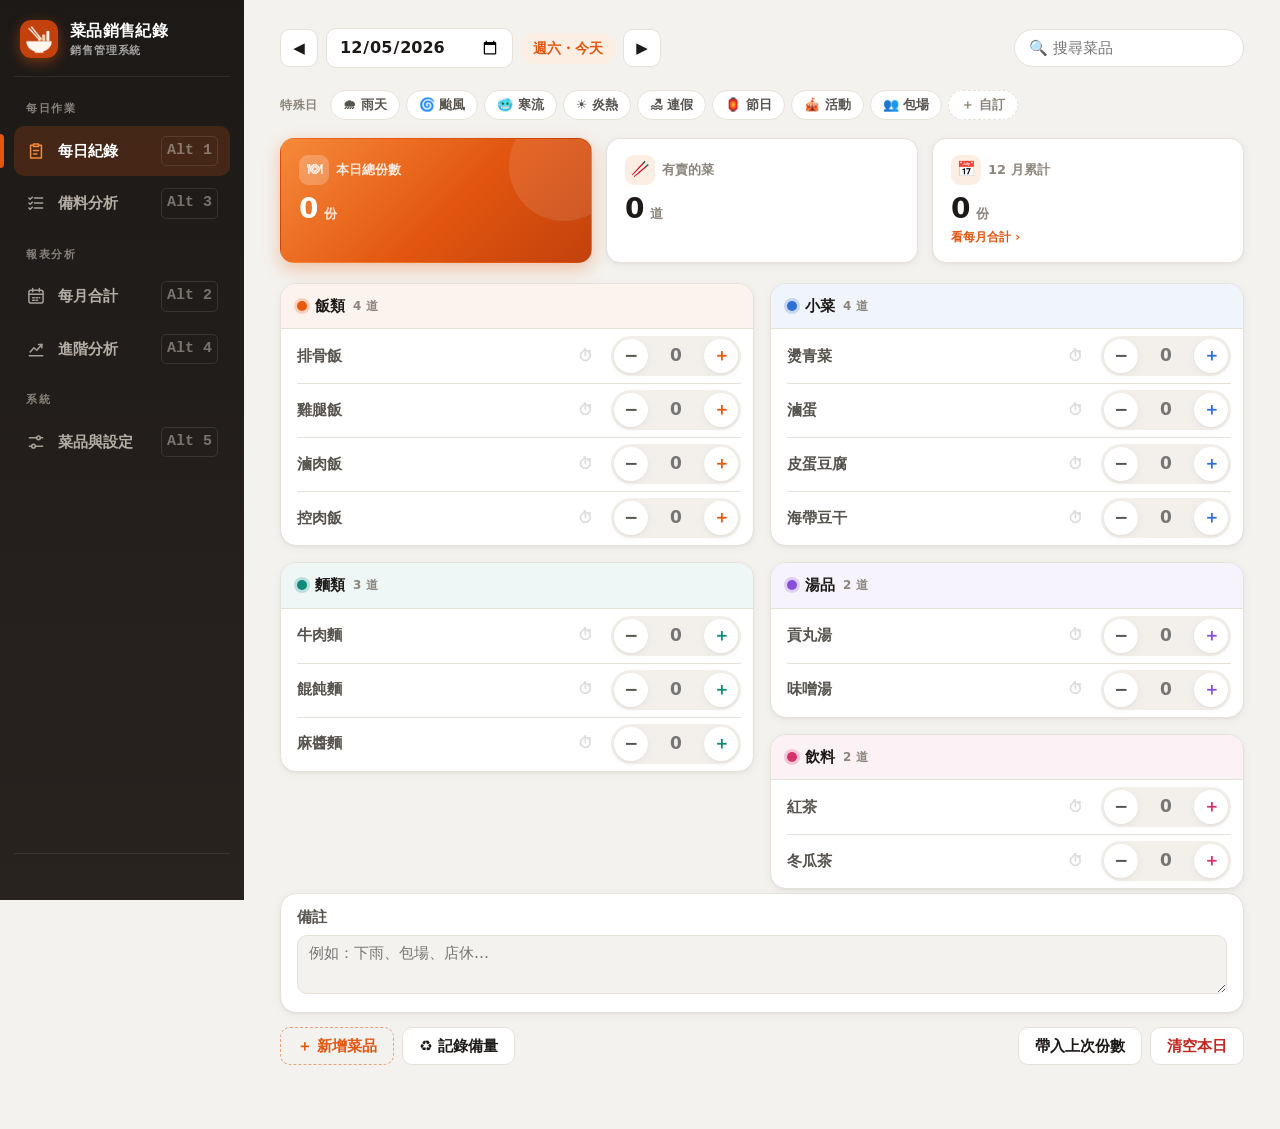
==== commit 6c19198a: "v2.5.0：特殊日影響、剩餘與報廢、目標達成、自動週報、分店比較；左側導覽列專業版面 Co-Authored-By: Claude Opus 5.5 <noreply@anthropic.com>" ====
--- a/web/index.html
+++ b/web/index.html
@@ -10,25 +10,30 @@
 <link rel="manifest" href="manifest.webmanifest">
 <link rel="icon" href="icons/icon-192.png">
 <link rel="apple-touch-icon" href="icons/apple-touch-icon.png">
-<link rel="stylesheet" href="styles.css?v=7">
+<link rel="stylesheet" href="styles.css?v=8">
 </head>
 <body>
 <header class="top">
-  <div class="brand"><img src="icons/icon-192.png" alt=""><span id="shop">菜品銷售紀錄</span></div>
-  <nav id="nav">
-    <a href="#/day" data-v="day" title="Alt+1"><b>📝</b><span>每日紀錄</span></a>
-    <a href="#/month" data-v="month" title="Alt+2"><b>📅</b><span>每月合計</span></a>
-    <a href="#/plan" data-v="plan" title="Alt+3"><b>🧾</b><span>備料分析</span></a>
-    <a href="#/insight" data-v="insight" title="Alt+4"><b>📈</b><span>進階分析</span></a>
-    <a href="#/settings" data-v="settings" title="Alt+5"><b>⚙️</b><span>菜品與設定</span></a>
+  <div class="brand"><img src="icons/icon-192.png" alt=""><div class="bt"><span id="shop">菜品銷售紀錄</span><small>銷售管理系統</small></div></div>
+  <nav id="nav" aria-label="主選單">
+    <span class="nav-sec">每日作業</span>
+    <a href="#/day" data-v="day" title="每日紀錄（Alt+1）"><b><svg viewBox="0 0 24 24" aria-hidden="true"><path d="M9 3.5h6v3H9z"/><path d="M15 5h3.5v15.5h-13V5H9"/><path d="M9 11.5h6M9 15.5h4"/></svg></b><span>每日紀錄</span><kbd>Alt 1</kbd></a>
+    <a href="#/plan" data-v="plan" title="備料分析（Alt+3）"><b><svg viewBox="0 0 24 24" aria-hidden="true"><path d="M10 6h10M10 12h10M10 18h10"/><path d="M3.5 6l1.5 1.5L7.5 5M3.5 12l1.5 1.5 2.5-2.5M3.5 18l1.5 1.5 2.5-2.5"/></svg></b><span>備料分析</span><kbd>Alt 3</kbd></a>
+    <span class="nav-sec">報表分析</span>
+    <a href="#/month" data-v="month" title="每月合計（Alt+2）"><b><svg viewBox="0 0 24 24" aria-hidden="true"><rect x="3.5" y="5" width="17" height="15.5" rx="2.5"/><path d="M3.5 10h17M8 3v4M16 3v4M8 14h2M12 14h2M16 14h.5M8 17h2M12 17h2"/></svg></b><span>每月合計</span><kbd>Alt 2</kbd></a>
+    <a href="#/insight" data-v="insight" title="進階分析（Alt+4）"><b><svg viewBox="0 0 24 24" aria-hidden="true"><path d="M4 20h16"/><path d="M5 15.5l4.5-5 3.5 3 6-7"/><path d="M15 6.5h4v4"/></svg></b><span>進階分析</span><kbd>Alt 4</kbd></a>
+    <span class="nav-sec">系統</span>
+    <a href="#/settings" data-v="settings" title="菜品與設定（Alt+5）"><b><svg viewBox="0 0 24 24" aria-hidden="true"><path d="M4 7h9M17 7h3M4 17h3M11 17h9"/><circle cx="15" cy="7" r="2.2"/><circle cx="9" cy="17" r="2.2"/></svg></b><span>菜品與設定</span><kbd>Alt 5</kbd></a>
   </nav>
-  <span id="status" class="status"></span>
-  <a id="cloudst" class="cloudst" href="#/settings" hidden></a>
+  <div class="foot">
+    <a id="cloudst" class="cloudst" href="#/settings" hidden></a>
+    <span id="status" class="status"></span>
+  </div>
 </header>
 <main id="app"><p class="empty">載入中…</p></main>
 <div id="toast" class="toast" hidden></div>
-<script src="config.js?v=7"></script>
-<script src="xlsx.js?v=7"></script>
-<script src="app.js?v=7"></script>
+<script src="config.js?v=8"></script>
+<script src="xlsx.js?v=8"></script>
+<script src="app.js?v=8"></script>
 </body>
 </html>
--- a/web/styles.css
+++ b/web/styles.css
@@ -1,26 +1,27 @@
 /* 菜品銷售紀錄 v2 — 版面 */
 :root {
   color-scheme: light;
-  --bg: #f6f2ec;
-  --surface: #fffdfa;
-  --surface-2: #f2ede5;
-  --line: #e7e0d5;
-  --text: #1f1a14;
-  --text-2: #554d43;
-  --muted: #8a8174;
-  --brand: #d9480f;
-  --brand-2: #f08c2e;
+  --bg: #f4f2ee;
+  --surface: #ffffff;
+  --surface-2: #f3f0eb;
+  --line: #e6e1d9;
+  --text: #1c1917;
+  --text-2: #57534e;
+  --muted: #8c857b;
+  --brand: #e2560f;
+  --brand-2: #f6893a;
   --brand-ink: #fff;
-  --brand-soft: #fdebdd;
+  --brand-soft: #fdeee3;
   --series: #2a78d6;
   --series-soft: #d6e6f8;
   --up: #15803d;
-  --down: #b91c1c;
+  --down: #c0262d;
   --danger: #c2261c;
   --has: #fff6ec;
-  --shadow: 0 1px 2px rgba(60, 40, 20, .05), 0 4px 14px rgba(60, 40, 20, .06);
-  --shadow-lg: 0 8px 28px rgba(60, 40, 20, .14);
-  --r: 14px;
+  --nav: #1c1917; --nav-2: #292320; --nav-text: #b5aea5;
+  --shadow: 0 1px 2px rgba(28, 25, 23, .04), 0 2px 10px rgba(28, 25, 23, .05);
+  --shadow-lg: 0 12px 32px rgba(28, 25, 23, .16);
+  --r: 16px;
   /* 分類顏色 */
   --c1: #e8590c; --c2: #0c8a7a; --c3: #2f6fd6; --c4: #8a4fd8; --c5: #d6336c; --c6: #b7791f;
 }
@@ -31,6 +32,7 @@
     --text: #f2efea; --text-2: #c9c3b8; --muted: #9a9286;
     --brand: #f97316; --brand-2: #fb923c; --brand-ink: #1a0d04; --brand-soft: #3a2316;
     --series: #3987e5; --series-soft: #20344d; --up: #4ade80; --down: #f87171; --danger: #f87171; --has: #2a1f16;
+    --nav: #0c0b0a; --nav-2: #171412; --nav-text: #a8a29e;
     --shadow: 0 1px 2px rgba(0, 0, 0, .3); --shadow-lg: 0 10px 30px rgba(0, 0, 0, .5);
     --c1: #fb923c; --c2: #2dd4bf; --c3: #60a5fa; --c4: #c084fc; --c5: #f472b6; --c6: #fbbf24;
   }
@@ -41,6 +43,7 @@
   --text: #f2efea; --text-2: #c9c3b8; --muted: #9a9286;
   --brand: #f97316; --brand-2: #fb923c; --brand-ink: #1a0d04; --brand-soft: #3a2316;
   --series: #3987e5; --series-soft: #20344d; --up: #4ade80; --down: #f87171; --danger: #f87171; --has: #2a1f16;
+  --nav: #0c0b0a; --nav-2: #171412; --nav-text: #a8a29e;
   --shadow: 0 1px 2px rgba(0, 0, 0, .3); --shadow-lg: 0 10px 30px rgba(0, 0, 0, .5);
   --c1: #fb923c; --c2: #2dd4bf; --c3: #60a5fa; --c4: #c084fc; --c5: #f472b6; --c6: #fbbf24;
 }
@@ -582,3 +585,244 @@
   #nav a { padding: 7px 10px; gap: 4px; }
   .brand span { max-width: 9em; overflow: hidden; text-overflow: ellipsis; white-space: nowrap; }
 }
+
+/* =====================================================================
+   v2.5 專業版面：左側導覽列、圖示徽章、分析卡片、新功能元件
+   ===================================================================== */
+body { font-family: "Segoe UI", "Microsoft JhengHei UI", "Microsoft JhengHei", system-ui, -apple-system, "PingFang TC", "Noto Sans TC", sans-serif; }
+#nav svg { width: 20px; height: 20px; fill: none; stroke: currentColor; stroke-width: 1.8; stroke-linecap: round; stroke-linejoin: round; display: block; }
+#nav kbd { display: none; }
+.nav-sec { display: none; }
+.brand .bt { display: flex; flex-direction: column; min-width: 0; line-height: 1.2; }
+.brand .bt small { display: none; font-size: 11px; font-weight: 600; letter-spacing: .08em; opacity: .6; }
+.top .foot { display: contents; }
+
+/* ---- 桌面：左側深色導覽列 ---- */
+@media screen and (min-width: 720px) {
+  :root { --sbw: 244px; }
+  body { padding-left: var(--sbw); }
+  .top {
+    position: fixed; left: 0; top: 0; bottom: 0; width: var(--sbw); z-index: 30;
+    flex-direction: column; align-items: stretch; gap: 0; padding: 18px 14px 16px;
+    background: linear-gradient(180deg, var(--nav) 0%, var(--nav-2) 100%); color: #fff;
+    border: 0; -webkit-backdrop-filter: none; backdrop-filter: none; overflow-y: auto;
+  }
+  .top > .kn-home { align-self: flex-start; margin: 0 0 12px 4px !important; }
+  .brand { color: #fff; padding: 2px 6px 18px; margin-bottom: 8px; border-bottom: 1px solid rgba(255, 255, 255, .08); gap: 12px; }
+  .brand img { width: 38px; height: 38px; border-radius: 11px; box-shadow: 0 4px 14px rgba(226, 86, 15, .45); }
+  .brand .bt span { font-size: 16px; overflow: hidden; text-overflow: ellipsis; white-space: nowrap; }
+  .brand .bt small { display: block; margin-top: 3px; }
+  #nav { flex-direction: column; gap: 2px; background: transparent; padding: 0; border-radius: 0; }
+  .nav-sec { display: block; font-size: 11px; font-weight: 700; letter-spacing: .14em; color: color-mix(in srgb, var(--nav-text) 70%, transparent); padding: 16px 12px 6px; }
+  #nav a { gap: 12px; padding: 10px 12px; border-radius: 10px; color: var(--nav-text); font-weight: 600; position: relative; }
+  #nav a b { opacity: .9; }
+  #nav a:hover { background: rgba(255, 255, 255, .06); color: #fff; }
+  #nav a.on { background: color-mix(in srgb, var(--brand) 20%, transparent); color: #fff; box-shadow: none; }
+  #nav a.on::before { content: ""; position: absolute; left: -14px; top: 8px; bottom: 8px; width: 4px; border-radius: 0 4px 4px 0; background: var(--brand); }
+  #nav a.on b { color: var(--brand-2); opacity: 1; }
+  #nav kbd { display: inline; margin-left: auto; font: 600 10.5px/1 inherit; color: color-mix(in srgb, var(--nav-text) 60%, transparent); border: 1px solid rgba(255, 255, 255, .1); border-radius: 5px; padding: 3px 5px; }
+  .top .foot { display: flex; flex-direction: column; gap: 8px; margin-top: auto; padding: 14px 6px 0; border-top: 1px solid rgba(255, 255, 255, .08); }
+  .top .status { margin: 0; color: var(--nav-text); font-size: 12px; min-height: 16px; }
+  .top .cloudst { align-self: flex-start; background: rgba(255, 255, 255, .07); color: var(--nav-text); }
+  .top .cloudst.ok { color: #4ade80; background: rgba(74, 222, 128, .12); }
+  .top .cloudst.bad { color: #fca5a5; background: rgba(248, 113, 113, .14); }
+  main { max-width: 1320px; padding: 28px 36px 64px; }
+}
+/* 平板：導覽列縮成圖示 */
+@media screen and (min-width: 720px) and (max-width: 1099px) {
+  :root { --sbw: 76px; }
+  .top { padding: 16px 10px; align-items: center; }
+  .top > .kn-home { margin: 0 0 10px !important; padding: 5px 7px !important; font-size: 0 !important; align-self: center; }
+  .top > .kn-home span { font-size: 18px !important; }
+  .brand { padding: 0 0 14px; justify-content: center; }
+  .brand .bt, .nav-sec, #nav kbd, #nav a span, .top .status { display: none !important; }
+  #nav { width: 100%; gap: 6px; }
+  #nav a { justify-content: center; padding: 12px 0; }
+  #nav a.on::before { left: -10px; }
+  .top .foot { padding: 12px 0 0; align-items: center; width: 100%; }
+  .top .cloudst { font-size: 0; padding: 6px 8px; align-self: center; }
+  .top .cloudst::before { content: "☁"; font-size: 15px; }
+  main { padding: 24px 24px 56px; }
+}
+@media screen and (max-width: 719px) {
+  .brand .bt span { overflow: hidden; text-overflow: ellipsis; white-space: nowrap; }
+  #nav svg { width: 22px; height: 22px; }
+  #nav a b { line-height: 1; margin-bottom: 2px; }
+  .top .foot { display: flex; align-items: center; gap: 8px; margin-left: auto; }
+}
+
+/* ---- 頁首 ---- */
+.page-head { margin-bottom: 20px; gap: 12px 14px; }
+.page-head h2 { font-size: 24px; font-weight: 800; letter-spacing: .01em; }
+.ph-t { display: flex; flex-direction: column; gap: 2px; min-width: 0; }
+.ph-t p { margin: 0; }
+
+/* ---- 卡片：標題列加分隔線與圖示徽章 ---- */
+.card { border-radius: var(--r); border-color: var(--line); box-shadow: var(--shadow); margin-bottom: 18px; scroll-margin-top: 76px; }
+.card > .card-head:first-child { border-bottom: 1px solid var(--line); margin-bottom: 16px; padding: 14px 20px; min-height: 60px; }
+.card-head h3 { display: inline-flex; align-items: center; gap: 10px; font-size: 16px; font-weight: 800; }
+.card-head h3 .hi { font-style: normal; display: inline-grid; place-items: center; width: 32px; height: 32px; border-radius: 10px; background: var(--brand-soft); font-size: 16px; flex: none; }
+.card-head h3.sm-h { font-size: 14px !important; color: var(--text-2); }
+.pad { padding: 0 20px; }
+.card.form { padding: 18px 20px; }
+.card > .tbl-wrap { border-top: 1px solid var(--line) !important; }
+.card > .card-head:first-child + .tbl-wrap { border-top: 0 !important; margin-top: -16px; }
+th { font-size: 11.5px; letter-spacing: .06em; padding-top: 10px; padding-bottom: 10px; }
+td { padding-top: 10px; padding-bottom: 10px; }
+td.wrap { white-space: normal; min-width: 150px; line-height: 1.6; }
+
+/* ---- KPI ---- */
+.kpis { gap: 14px; margin-bottom: 20px; }
+.kpis.k6 { grid-template-columns: repeat(3, minmax(0, 1fr)); }
+@media screen and (min-width: 1560px) { .kpis.k6 { grid-template-columns: repeat(6, minmax(0, 1fr)); } }
+.kpis.k4 { grid-template-columns: repeat(4, minmax(0, 1fr)); }
+.kpi { border-radius: 14px; padding: 16px 18px; }
+.kpi .ki { background: var(--brand-soft); width: 30px; height: 30px; }
+.kpi .v { font-size: 28px; letter-spacing: -.01em; }
+.kpi.main { background: linear-gradient(135deg, #f6893a 0%, #e2560f 55%, #c2410c 100%); }
+.kpi.good .v { color: var(--up); }
+.card .kpi:not(.main) { box-shadow: none; background: var(--surface-2); border-color: transparent; }
+.card .kpi.main { box-shadow: none; }
+.card .kpi:not(.main) .ki { background: var(--surface); }
+.kbar { display: block; height: 6px; margin-top: 8px; border-radius: 99px; background: var(--surface-2); overflow: hidden; }
+.kbar i { display: block; height: 100%; border-radius: 99px; background: var(--brand); }
+.kbar.ok i { background: var(--up); }
+.kbar.low i { background: var(--c6); }
+.kpi.main .kbar { background: rgba(255, 255, 255, .25); }
+.kpi.main .kbar i { background: #fff; }
+
+/* ---- 按鈕 ---- */
+.btn.primary { background: var(--brand); box-shadow: 0 2px 8px color-mix(in srgb, var(--brand) 30%, transparent); }
+.btn.primary:hover:not(:disabled) { background: color-mix(in srgb, var(--brand) 88%, #000); filter: none; }
+.btn.tgl.on { color: var(--brand); border-color: color-mix(in srgb, var(--brand) 50%, var(--line)); background: var(--brand-soft); }
+
+/* ---- 進階分析：快速跳轉 ---- */
+.subnav { position: sticky; top: 0; z-index: 15; display: flex; gap: 6px; overflow-x: auto; scrollbar-width: none; margin: -6px -4px 18px; padding: 10px 4px;
+  background: color-mix(in srgb, var(--bg) 88%, transparent); -webkit-backdrop-filter: blur(10px); backdrop-filter: blur(10px); }
+.subnav::-webkit-scrollbar { display: none; }
+.subnav button { flex: none; font: inherit; font-size: 13px; font-weight: 700; color: var(--text-2); background: var(--surface); border: 1px solid var(--line); border-radius: 999px; padding: 6px 13px; cursor: pointer; white-space: nowrap; transition: border-color .15s, color .15s; }
+.subnav button:hover { color: var(--brand); border-color: color-mix(in srgb, var(--brand) 45%, var(--line)); }
+
+/* ---- 特殊日標註 ---- */
+.tagbar { display: flex; align-items: center; gap: 10px; margin-bottom: 16px; min-width: 0; }
+.card .tagbar { margin: 0 0 12px; }
+.tb-l { font-size: 12px; font-weight: 800; color: var(--muted); letter-spacing: .06em; white-space: nowrap; }
+.tb-s { display: flex; gap: 6px; overflow-x: auto; scrollbar-width: none; padding: 2px; min-width: 0; }
+.tb-s::-webkit-scrollbar { display: none; }
+.tg { flex: none; font: inherit; font-size: 13px; font-weight: 600; color: var(--text-2); background: var(--surface); border: 1px solid var(--line); border-radius: 999px; padding: 4px 12px; cursor: pointer; white-space: nowrap; transition: border-color .15s, background .15s, color .15s; }
+.tg:hover:not(:disabled) { border-color: var(--muted); }
+.tg.on { color: var(--brand); background: var(--brand-soft); border-color: color-mix(in srgb, var(--brand) 45%, var(--line)); font-weight: 800; }
+.tg.add { border-style: dashed; color: var(--muted); }
+.tg:disabled { cursor: default; opacity: .55; }
+.tg.on:disabled { opacity: 1; }
+.cd .tgi { position: absolute; left: 50%; transform: translateX(-50%); top: 6px; font-style: normal; font-size: 11px; letter-spacing: -1px; }
+.tag.tgf { color: var(--c4); border-color: color-mix(in srgb, var(--c4) 40%, var(--line)); }
+.alert.info { background: color-mix(in srgb, var(--c3) 9%, var(--surface)); border-color: color-mix(in srgb, var(--c3) 30%, var(--line)); margin: 0 20px 14px; padding: 10px 14px; }
+.alert.info b { color: var(--c3); }
+
+/* ---- 每日紀錄：備量欄 ---- */
+.mkon .row { grid-template-columns: minmax(0, 1fr) auto auto auto; }
+.mkh { display: grid; grid-template-columns: minmax(0, 1fr) 32px 64px 130px; gap: 10px; padding: 6px 12px 2px 16px; font-size: 11px; font-weight: 700; color: var(--muted); letter-spacing: .06em; }
+.mkh span { text-align: center; }
+.mkh span:first-child { grid-column: 1 / 3; text-align: left; }
+.mk input { width: 64px; text-align: center; font-weight: 700; font-size: 15px; min-height: 36px; border-radius: 999px; background: var(--surface-2); border-color: transparent; padding: 2px 6px; -moz-appearance: textfield; }
+.mk input::-webkit-inner-spin-button { display: none; }
+.mk input:focus { background: var(--surface); }
+.row .lf { display: inline-block; margin-left: 8px; font-size: 11px; font-weight: 800; color: var(--c6); }
+.row .lf:empty { display: none; }
+
+/* ---- 目標 ---- */
+.goal { margin-bottom: 16px; }
+.gl-h { display: flex; align-items: baseline; gap: 6px; }
+.gl-h b { font-size: 34px; font-weight: 800; letter-spacing: -.01em; }
+.gl-h span { color: var(--muted); font-weight: 700; }
+.gl-h em { margin-left: auto; font-style: normal; font-size: 22px; font-weight: 800; color: var(--brand); }
+.gl-b { position: relative; height: 14px; border-radius: 99px; background: var(--surface-2); overflow: hidden; margin: 8px 0 10px; }
+.gl-b i { position: absolute; left: 0; top: 0; bottom: 0; border-radius: 99px; background: linear-gradient(90deg, var(--brand-2), var(--brand)); }
+.gl-b s { position: absolute; top: 0; bottom: 0; background: repeating-linear-gradient(45deg, color-mix(in srgb, var(--brand) 35%, transparent) 0 5px, transparent 5px 10px); }
+.gl-s { margin: 0; color: var(--text-2); font-size: 14px; line-height: 1.7; }
+.gl-s b { color: var(--brand); }
+.gbars { display: grid; grid-template-columns: repeat(6, minmax(0, 1fr)); gap: 12px; align-items: end; margin-bottom: 8px; }
+.gbm { display: flex; flex-direction: column; align-items: center; gap: 4px; }
+.gbm span { font-size: 12px; font-weight: 800; color: var(--text-2); }
+.gbm.ok span { color: var(--up); }
+.gbm .bt { position: relative; width: 100%; max-width: 64px; height: 120px; background: var(--surface-2); border-radius: 10px; overflow: hidden; }
+.gbm .bt i { position: absolute; left: 18%; right: 18%; bottom: 0; border-radius: 6px 6px 0 0; background: color-mix(in srgb, var(--brand) 50%, var(--surface)); }
+.gbm.ok .bt i { background: color-mix(in srgb, var(--up) 70%, var(--surface)); }
+.gbm.part .bt i { background: repeating-linear-gradient(45deg, color-mix(in srgb, var(--brand) 55%, var(--surface)) 0 5px, color-mix(in srgb, var(--brand) 28%, var(--surface)) 5px 10px); }
+.gbm .bt em { position: absolute; left: 0; right: 0; border-top: 2px dashed var(--text-2); z-index: 1; }
+.gbm b { font-size: 12px; color: var(--text-2); }
+.gp { font-weight: 800; color: var(--c6); }
+.gp.ok { color: var(--up); }
+.goalform { display: grid; grid-template-columns: repeat(2, minmax(0, 220px)) auto; gap: 10px 14px; align-items: end; justify-content: start; }
+.goalform label { display: grid; gap: 5px; font-weight: 700; color: var(--text-2); font-size: 13px; }
+.gdish { margin-top: 14px; }
+.gdish summary { cursor: pointer; font-weight: 700; color: var(--text-2); font-size: 14px; padding: 6px 0; }
+.gd-list { display: grid; grid-template-columns: repeat(auto-fill, minmax(210px, 1fr)); gap: 8px 14px; padding: 8px 0 4px; }
+.gd-list label { display: flex; align-items: center; gap: 8px; font-size: 14px; }
+.gd-list span { flex: 1; min-width: 0; overflow: hidden; text-overflow: ellipsis; white-space: nowrap; }
+.gd-list input { width: 90px; text-align: right; }
+.rp-on { align-self: center; }
+
+/* ---- 報廢、影響長條、分店 ---- */
+.track.sm { width: 84px; height: 8px; margin-right: 8px; }
+.track.sm.bad i { background: var(--down); }
+.track.sm.ok i { background: var(--up); }
+.track.sc i { background: var(--sc); }
+.eff { position: relative; display: inline-block; width: 84px; height: 8px; border-radius: 99px; background: var(--surface-2); vertical-align: middle; margin-right: 6px; }
+.eff::after { content: ""; position: absolute; left: 50%; top: -3px; bottom: -3px; width: 1.5px; background: var(--muted); }
+.eff i { position: absolute; top: 0; bottom: 0; }
+.eff i.p { left: 50%; background: var(--up); border-radius: 0 99px 99px 0; }
+.eff i.n { right: 50%; background: var(--down); border-radius: 99px 0 0 99px; }
+.sdot { display: inline-block; width: 9px; height: 9px; border-radius: 50%; background: var(--sc); margin-right: 7px; vertical-align: 1px; flex: none; }
+.legend { display: flex; flex-wrap: wrap; gap: 4px 14px; font-size: 12px; font-weight: 700; color: var(--text-2); margin-left: auto; }
+.mbars { display: grid; grid-template-columns: repeat(6, minmax(0, 1fr)); gap: 12px; margin-bottom: 14px; }
+.mb { display: flex; flex-direction: column; align-items: center; gap: 5px; }
+.mb .bt { display: flex; align-items: flex-end; gap: 3px; width: 100%; height: 140px; padding: 0 8px; background: var(--surface-2); border-radius: 10px; }
+.mb .bt i { flex: 1; min-height: 2px; border-radius: 4px 4px 0 0; background: var(--sc); }
+.mb b { font-size: 12px; color: var(--text-2); }
+.bdt th .sdot { margin-right: 5px; }
+
+/* ---- 菜品清單：售價、成本 ---- */
+.dlist li { grid-template-columns: auto minmax(0, 2fr) minmax(0, 1fr) 96px 110px auto auto; }
+.f-pr, .f-co { display: flex; align-items: center; gap: 4px; font-size: 12px; color: var(--muted); font-weight: 700; white-space: nowrap; }
+.f-pr input, .f-co input { width: 100%; text-align: right; }
+.dlist .f-pr input, .dlist .f-co input { border-color: var(--line) !important; background: var(--surface) !important; }
+
+@media screen and (max-width: 719px) {
+  .page-head h2 { font-size: 21px; }
+  .card > .card-head:first-child { padding: 12px 14px; min-height: 52px; margin-bottom: 14px; }
+  .card > .card-head:first-child + .tbl-wrap { margin-top: -14px; }
+  .card-head h3 .hi { width: 28px; height: 28px; font-size: 14px; border-radius: 9px; }
+  .pad { padding: 0 14px; }
+  .card { scroll-margin-top: 120px; }
+  .subnav { top: calc(51px + env(safe-area-inset-top)); margin: -4px -14px 14px; padding: 8px 14px; }
+  .kpis.k4, .kpis.k6 { grid-template-columns: 1fr 1fr; }
+  .kpi .v { font-size: 22px; }
+  .tagbar { gap: 8px; margin-bottom: 12px; }
+  .tb-l { display: none; }
+  .alert.info { margin: 0 14px 12px; }
+  /* 備量模式：菜名一行，下一行放 ⏱、做了、賣出 */
+  .mkh { display: none; }
+  .mkon .row { grid-template-columns: minmax(0, 1fr) auto auto auto; row-gap: 4px; }
+  .mkon .row .nm { grid-column: 1 / -1; }
+  .mkon .row .sob { grid-column: 2; grid-row: 2; }
+  .mkon .row .mk { grid-column: 3; grid-row: 2; }
+  .mkon .row .qty { grid-column: 4; grid-row: 2; }
+  .mk input { width: 58px; }
+  .goalform { grid-template-columns: 1fr 1fr; }
+  .goalform .btn { grid-column: 1 / -1; }
+  .gbars, .mbars { gap: 5px; }
+  .gbm .bt { height: 96px; }
+  .mb .bt { height: 110px; padding: 0 3px; gap: 2px; }
+  .legend { margin-left: 0; width: 100%; }
+  .dlist li { grid-template-columns: minmax(0, 3fr) minmax(0, 2fr) auto; }
+  .dlist .f-off { grid-column: 1; grid-row: 2; }
+  .dlist .f-pr { grid-column: 2 / 4; grid-row: 2; }
+  .dlist .f-co { grid-column: 1; grid-row: 3; }
+  .dlist .mv { grid-column: 2 / 4; grid-row: 3; }
+}
+@media screen and (max-width: 360px) {
+  .mk input { width: 50px; }
+  .qty input { width: 42px; }
+}
